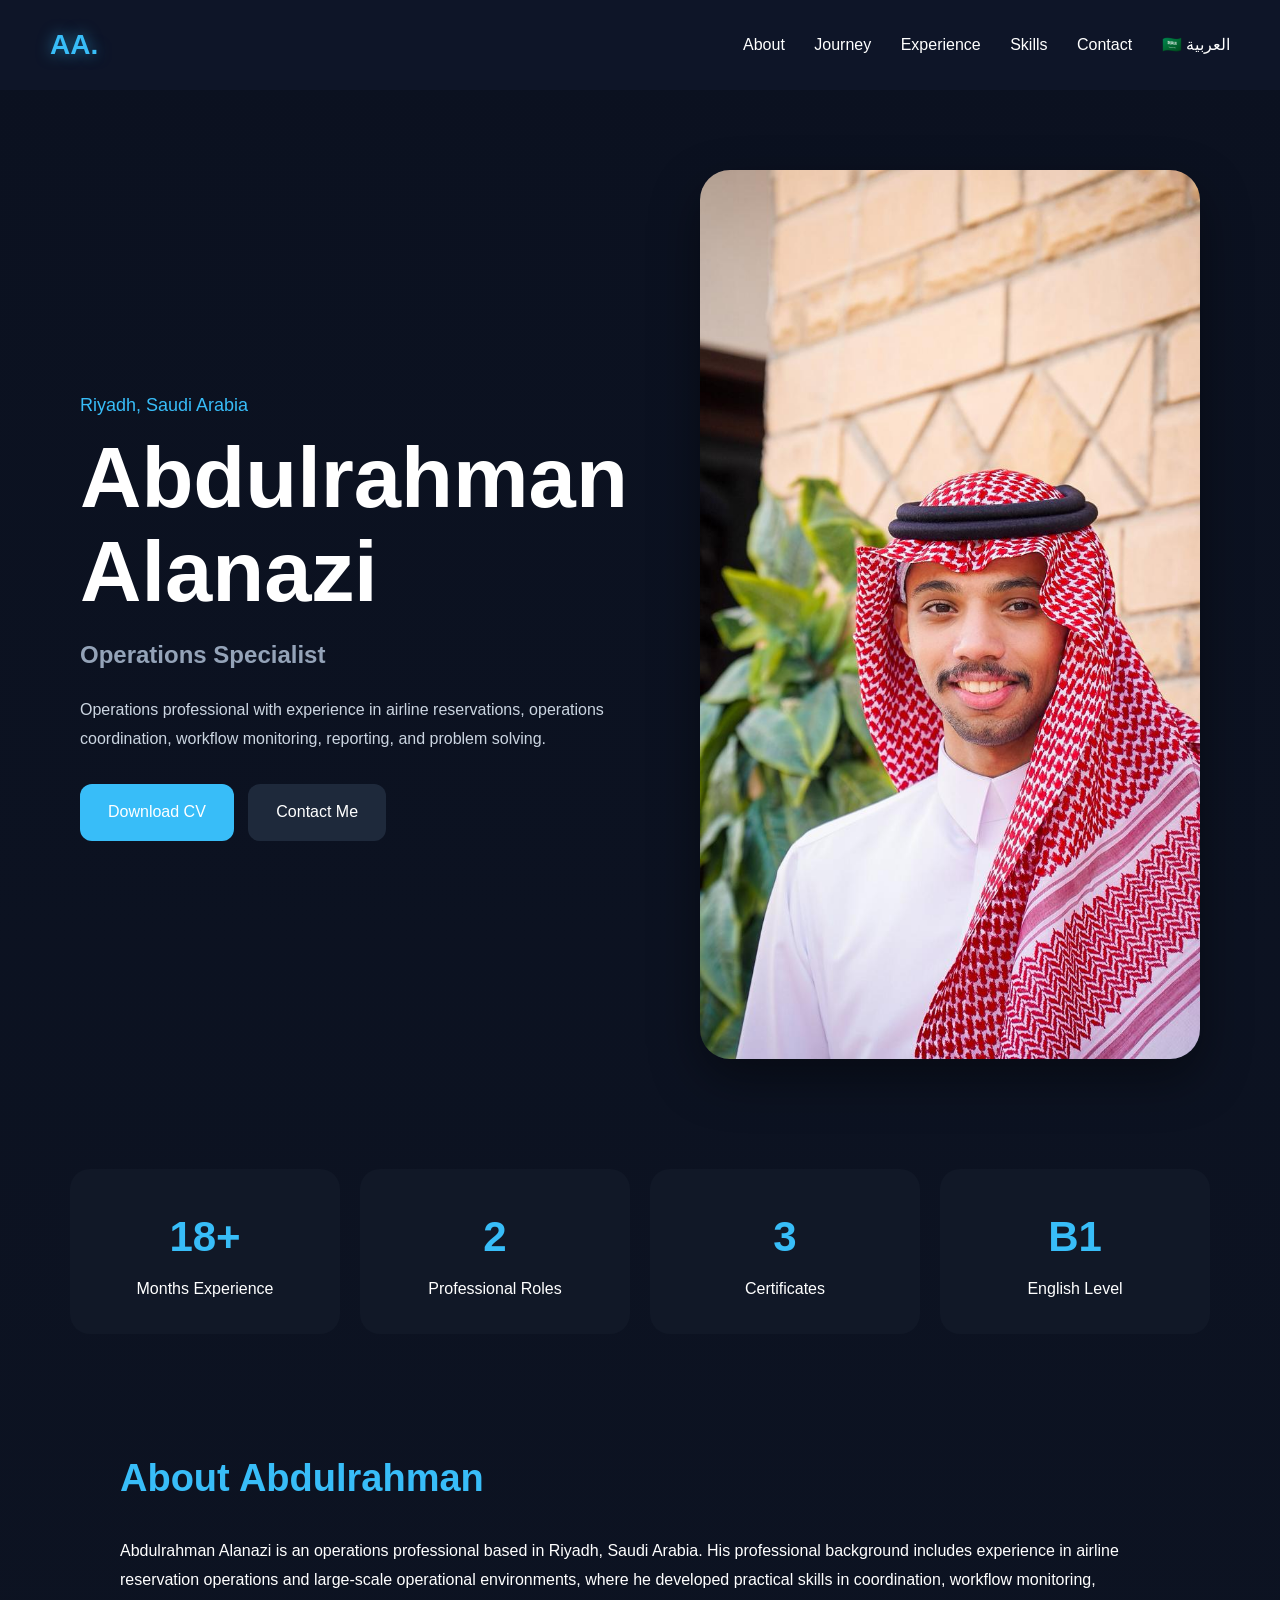
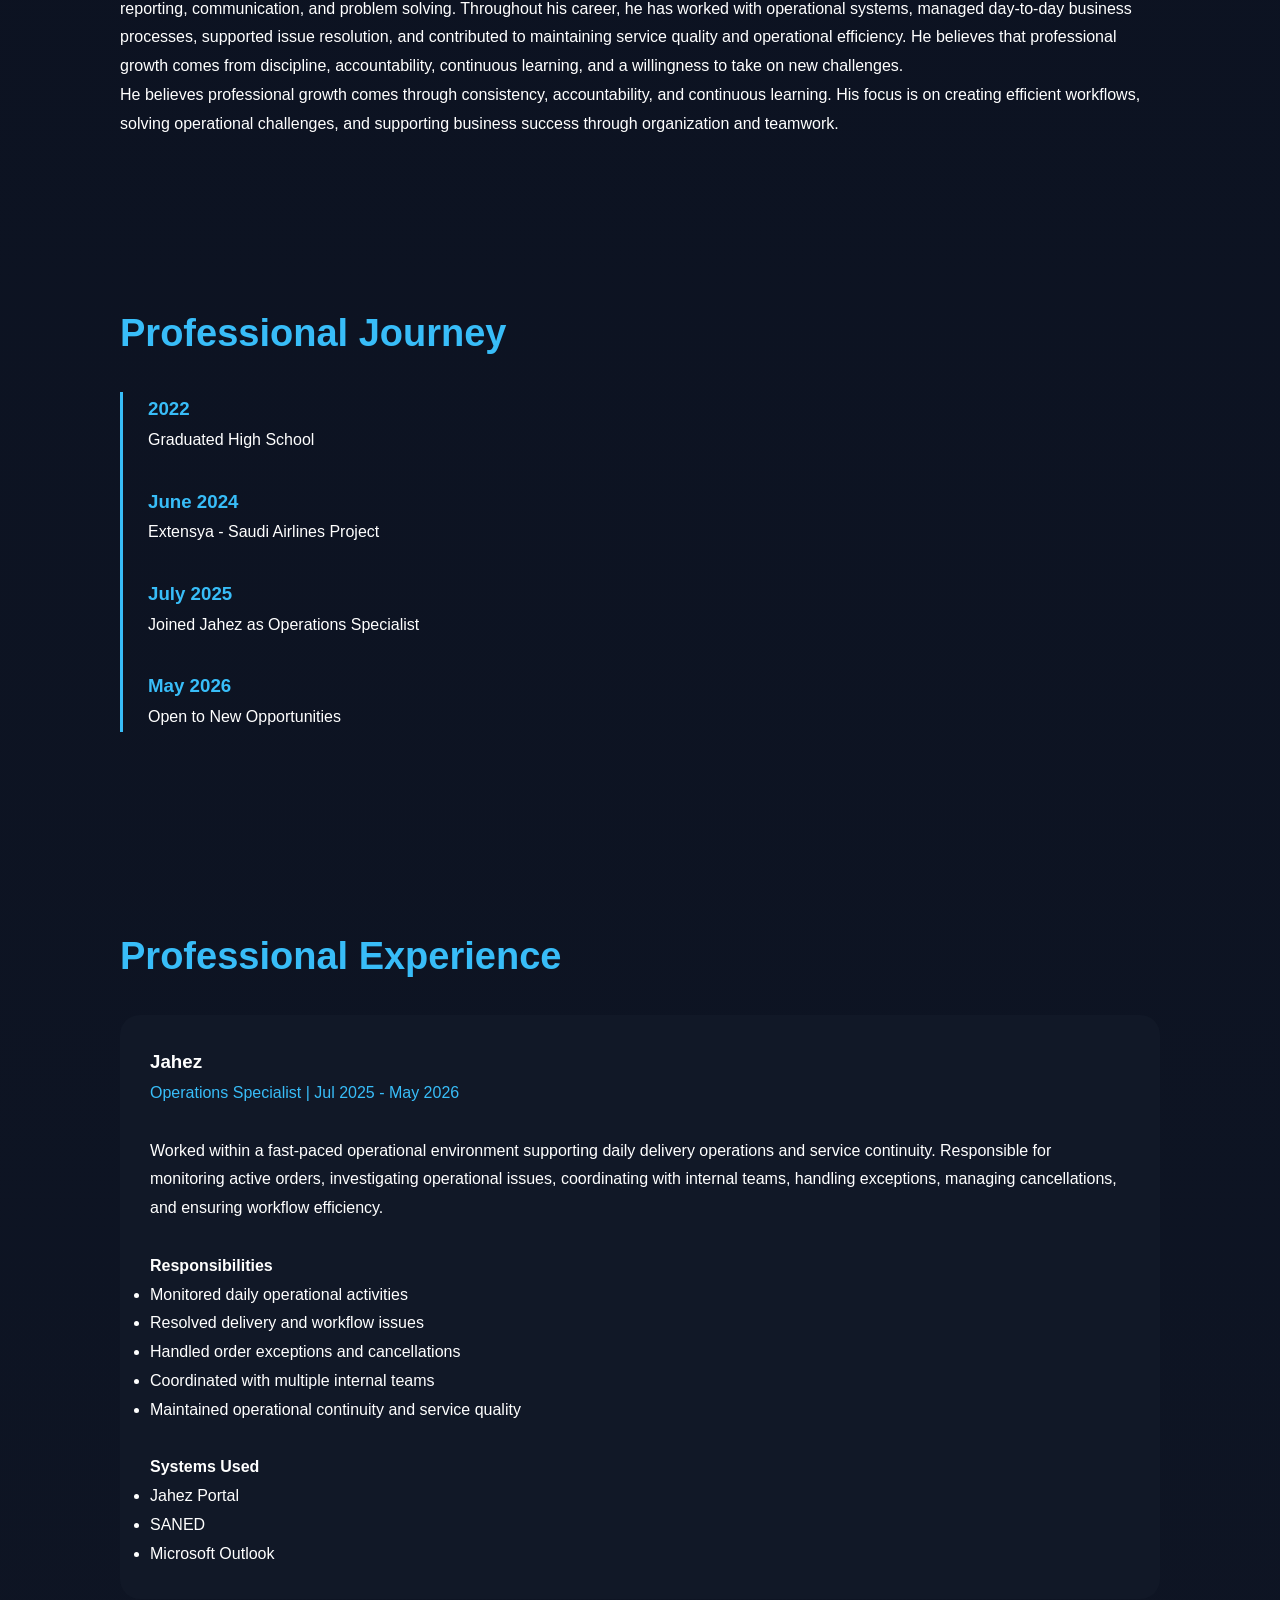
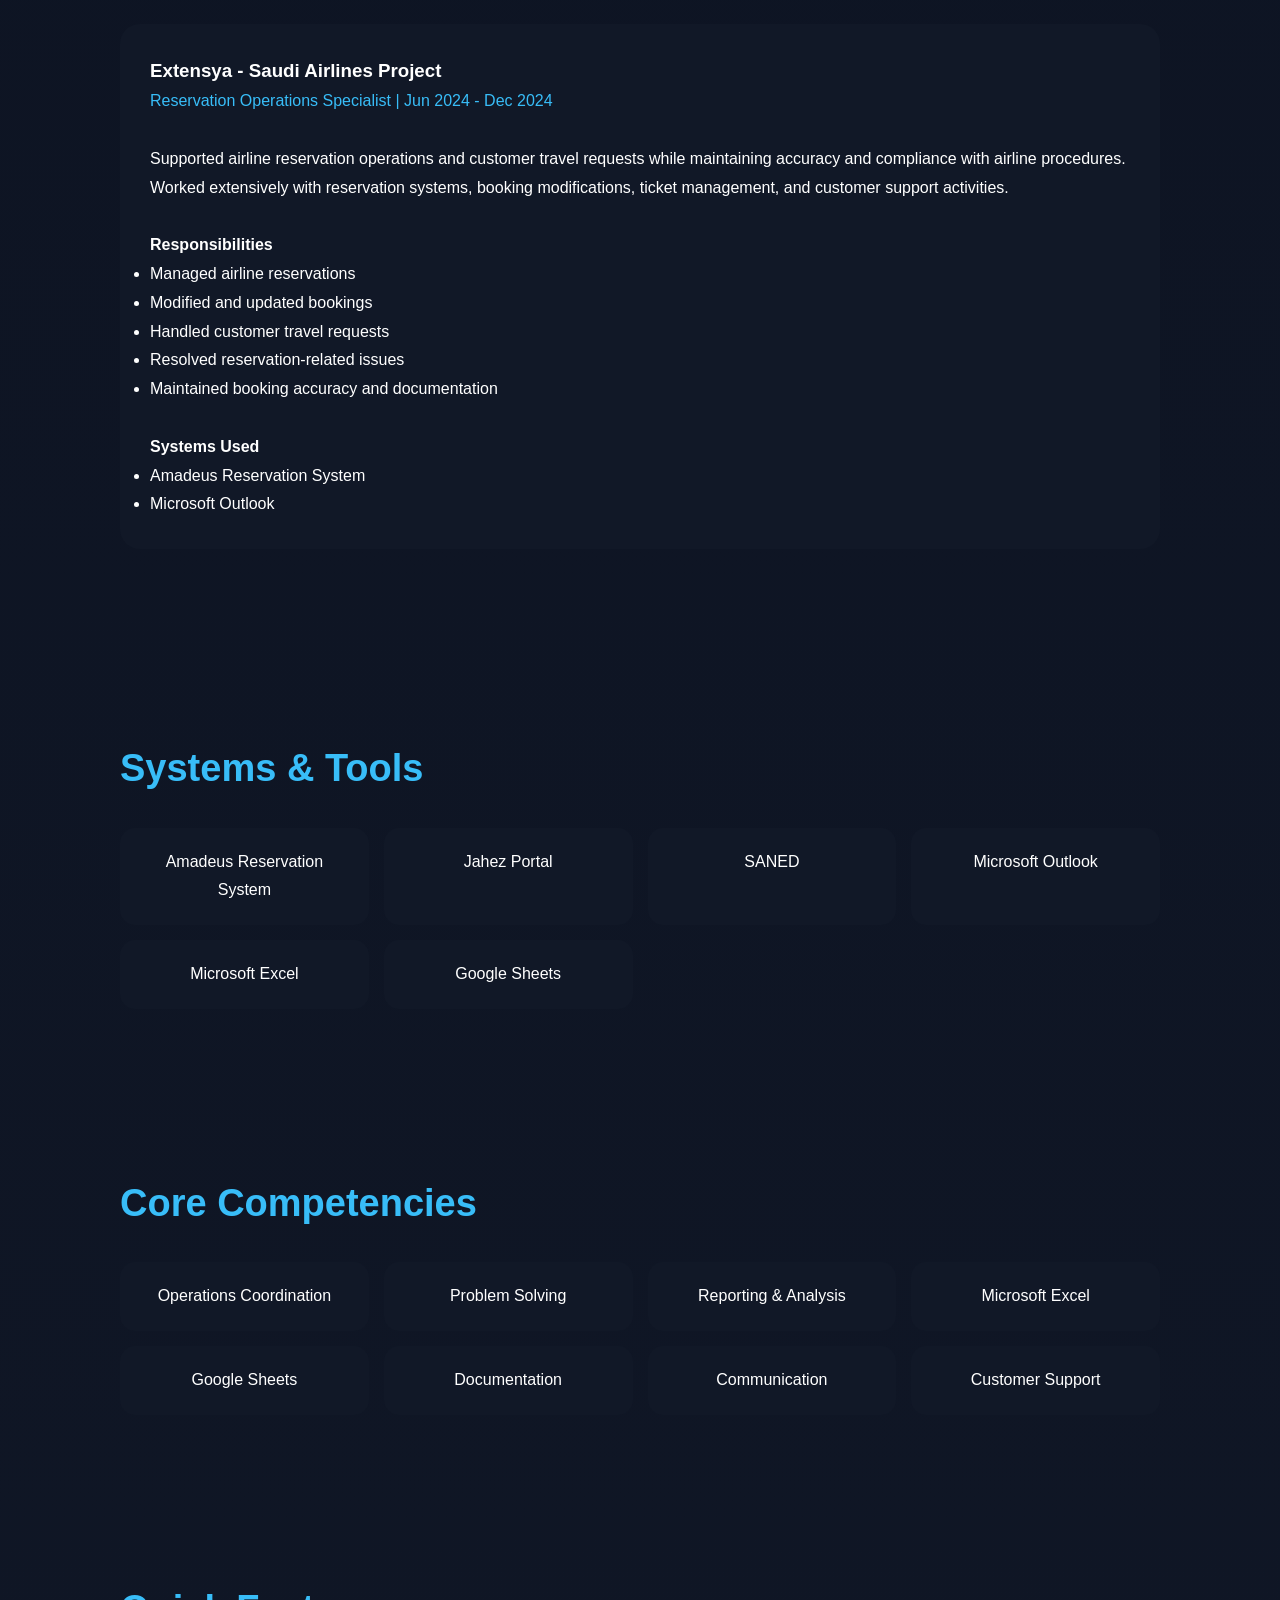
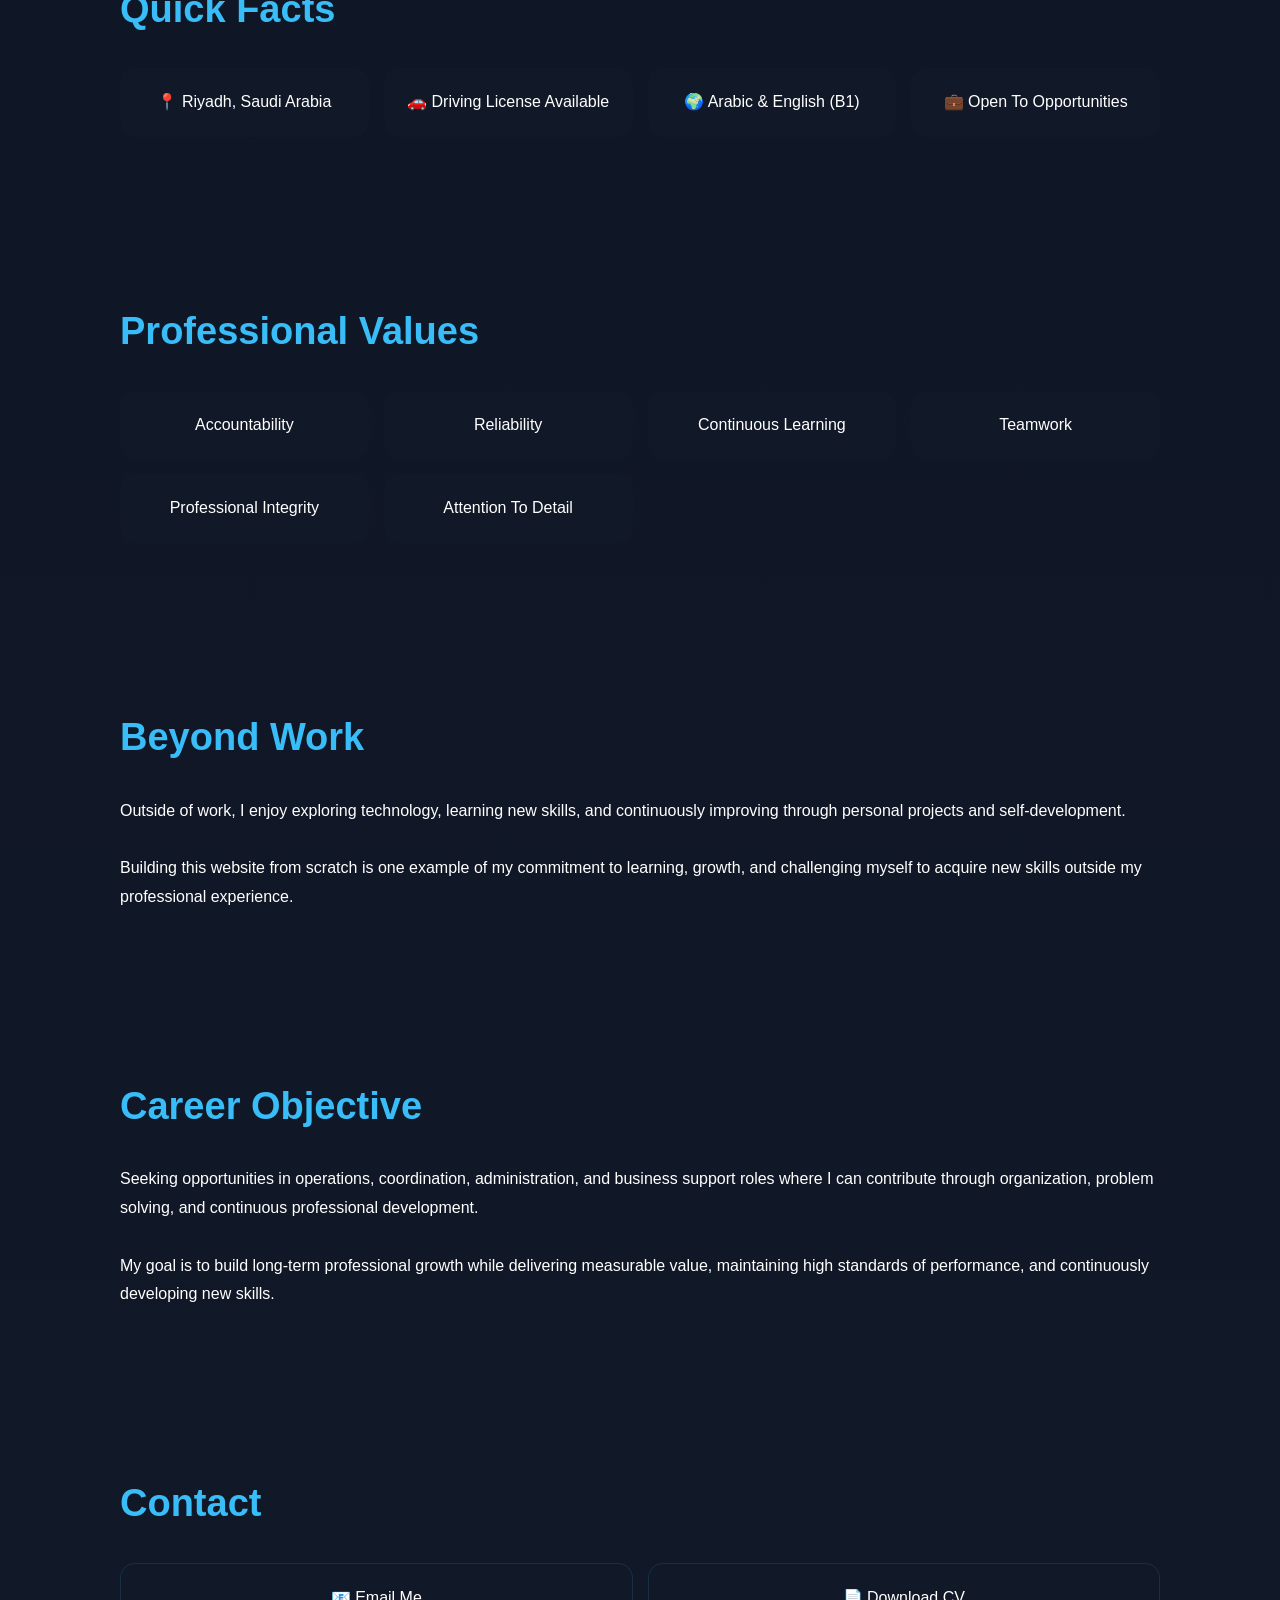
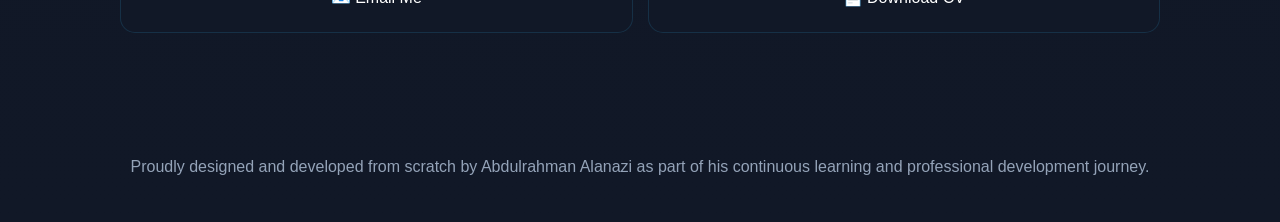
==== index.html @ 2370c760 "First portfolio upload" ====
<!DOCTYPE html>
<html lang="en">

<head>

    <meta charset="UTF-8">

    <meta name="viewport" content="width=device-width, initial-scale=1.0">

    <title>Abdulrahman Alanazi</title>

    <link rel="stylesheet" href="AA_style_v4.css">

</head>

<body>

    <nav class="navbar">

        <div class="logo">
            AA.
        </div>

        <div class="nav-links">

    <a href="#about">About</a>

    <a href="#journey">Journey</a>

    <a href="#experience">Experience</a>

    <a href="#skills">Skills</a>

    <a href="#contact">Contact</a>

    <a href="arabic.html">🇸🇦 العربية</a>

</div>

    </nav>

    <section class="hero">

        <div class="hero-left">

            <p class="location">
                Riyadh, Saudi Arabia
            </p>

            <h1>
                Abdulrahman Alanazi
            </h1>

            <h2>
                Operations Specialist
            </h2>

            <p class="hero-description">

                Operations professional with experience in airline reservations,
                operations coordination, workflow monitoring, reporting,
                and problem solving.


            </p>

            <div class="hero-buttons">

                <a href="Abdulrahman_CV.pdf" class="btn">
                    Download CV
                </a>

                <a href="mailto:Abdulrahmandf1155@gmail.com" class="btn btn-secondary">
                    Contact Me
                </a>

            </div>

        </div>

        <div class="hero-right">

            <img src="myphoto.jpeg" alt="Abdulrahman">

        </div>

    </section>

    <section class="highlights">

        <div class="stat-card">
            <h3>18+</h3>
            <p>Months Experience</p>
        </div>

        <div class="stat-card">
            <h3>2</h3>
            <p>Professional Roles</p>
        </div>

        <div class="stat-card">
            <h3>3</h3>
            <p>Certificates</p>
        </div>

        <div class="stat-card">
            <h3>B1</h3>
            <p>English Level</p>
        </div>

    </section>

    <section id="about" class="content-section">

        <h2>About Abdulrahman</h2>

        <p>

            <p>

Abdulrahman Alanazi is an operations professional based in Riyadh, Saudi Arabia.

His professional background includes experience in airline reservation operations and large-scale operational environments, where he developed practical skills in coordination, workflow monitoring, reporting, communication, and problem solving.
Throughout his career, he has worked with operational systems, managed day-to-day business processes, supported issue resolution, and contributed to maintaining service quality and operational efficiency.
He believes that professional growth comes from discipline, accountability, continuous learning, and a willingness to take on new challenges.

</p>

        </p>

        <p>

            He believes professional growth comes through consistency,
            accountability, and continuous learning. His focus is on creating
            efficient workflows, solving operational challenges, and supporting
            business success through organization and teamwork.

        </p>

    </section>

    <section id="journey" class="content-section">

        <h2>Professional Journey</h2>

        <div class="timeline">

            <div class="timeline-item">
                <h3>2022</h3>
                <p>Graduated High School</p>
            </div>

            <div class="timeline-item">
                <h3>June 2024</h3>
                <p>Extensya - Saudi Airlines Project</p>
            </div>

            <div class="timeline-item">
                <h3>July 2025</h3>
                <p>Joined Jahez as Operations Specialist</p>
            </div>

            <div class="timeline-item">
                <h3>May 2026</h3>
                <p>Open to New Opportunities</p>
            </div>

        </div>

    </section>

    <section id="experience" class="content-section">

        <h2>Professional Experience</h2>

        <div class="experience-card">

            

    <h3>Jahez</h3>

    <span>
        Operations Specialist | Jul 2025 - May 2026
    </span>

    <br><br>

    <p>

        Worked within a fast-paced operational environment supporting daily delivery operations and service continuity.

        Responsible for monitoring active orders, investigating operational issues, coordinating with internal teams, handling exceptions, managing cancellations, and ensuring workflow efficiency.

    </p>

    <br>

    <h4>Responsibilities</h4>

    <ul>

        <li>Monitored daily operational activities</li>

        <li>Resolved delivery and workflow issues</li>

        <li>Handled order exceptions and cancellations</li>

        <li>Coordinated with multiple internal teams</li>

        <li>Maintained operational continuity and service quality</li>

    </ul>

    <br>

    <h4>Systems Used</h4>

    <ul>

        <li>Jahez Portal</li>

        <li>SANED</li>

        <li>Microsoft Outlook</li>

    </ul>

</div>

        </div>

        <div class="experience-card">

            

    <h3>Extensya - Saudi Airlines Project</h3>

    <span>
        Reservation Operations Specialist | Jun 2024 - Dec 2024
    </span>

    <br><br>

    <p>

        Supported airline reservation operations and customer travel requests while maintaining accuracy and compliance with airline procedures.

        Worked extensively with reservation systems, booking modifications, ticket management, and customer support activities.

    </p>

    <br>

    <h4>Responsibilities</h4>

    <ul>

        <li>Managed airline reservations</li>

        <li>Modified and updated bookings</li>

        <li>Handled customer travel requests</li>

        <li>Resolved reservation-related issues</li>

        <li>Maintained booking accuracy and documentation</li>

    </ul>

    <br>

    <h4>Systems Used</h4>

    <ul>

        <li>Amadeus Reservation System</li>

        <li>Microsoft Outlook</li>

    </ul>

</div>

        </div>

    </section>
<section class="content-section">

    <h2>Systems & Tools</h2>

    <div class="skills-grid">

        <div>Amadeus Reservation System</div>

        <div>Jahez Portal</div>

        <div>SANED</div>

        <div>Microsoft Outlook</div>

        <div>Microsoft Excel</div>

        <div>Google Sheets</div>

    </div>

</section>
    <section id="skills" class="content-section">

        <h2>Core Competencies</h2>

        <div class="skills-grid">

            <div>Operations Coordination</div>

            <div>Problem Solving</div>

            <div>Reporting & Analysis</div>

            <div>Microsoft Excel</div>

            <div>Google Sheets</div>

            <div>Documentation</div>

            <div>Communication</div>

            <div>Customer Support</div>

        </div>

    </section>

    <section class="content-section">

    <h2>Quick Facts</h2>

    <div class="skills-grid">

        <div>
            📍 Riyadh, Saudi Arabia
        </div>

        <div>
            🚗 Driving License Available
        </div>

        <div>
            🌍 Arabic & English (B1)
        </div>

        <div>
            💼 Open To Opportunities
        </div>

    </div>

</section>

<section class="content-section">

    <h2>Professional Values</h2>

    <div class="skills-grid">

        <div>
            Accountability
        </div>

        <div>
            Reliability
        </div>

        <div>
            Continuous Learning
        </div>

        <div>
            Teamwork
        </div>

        <div>
            Professional Integrity
        </div>

        <div>
            Attention To Detail
        </div>

    </div>

</section>

<section class="content-section">

    <h2>Beyond Work</h2>

    <p>

        Outside of work, I enjoy exploring technology,
        learning new skills, and continuously improving
        through personal projects and self-development.

    </p>

    <br>

    <p>

        Building this website from scratch is one example
        of my commitment to learning, growth, and challenging
        myself to acquire new skills outside my professional
        experience.

    </p>
<section class="content-section">
</section>
    <h2>Career Objective</h2>

    <p>

        Seeking opportunities in operations, coordination, administration, and business support roles where I can contribute through organization, problem solving, and continuous professional development.

    </p>

    <br>

    <p>

        My goal is to build long-term professional growth while delivering measurable value, maintaining high standards of performance, and continuously developing new skills.

    </p>

</section>
</section><section id="contact" class="content-section">

    <h2>Contact</h2>

    <div class="skills-grid">

        <a href="mailto:Abdulrahmandf1155@gmail.com" class="contact-btn">
            📧 Email Me
        </a>

        <a href="Abdulrahman_CV.pdf" download class="contact-btn">
            📄 Download CV
        </a>

    </div>

</section>

</section>

    <footer>

Proudly designed and developed from scratch by Abdulrahman Alanazi as part of his continuous learning and professional development journey.
    </footer>

</body>

</html>
---- AA_style_v4.css ----
*{
    margin:0;
    padding:0;
    box-sizing:border-box;
}

html{
    scroll-behavior:smooth;
}

body{
    font-family:Segoe UI,sans-serif;
    background:#0b1120;
    color:white;
    line-height:1.8;
}

.navbar{
    position:sticky;
    top:0;
    z-index:1000;

    display:flex;
    justify-content:space-between;
    align-items:center;

    padding:20px 50px;

    background:rgba(15,23,42,0.9);

    backdrop-filter:blur(15px);
}

.logo{
    font-size:28px;
    font-weight:bold;
    color:#38bdf8;
}

.nav-links a{
    color:white;
    text-decoration:none;
    margin-left:25px;
    transition:.3s;
}

.nav-links a:hover{
    color:#38bdf8;
}

.hero{
    min-height:90vh;

    display:grid;
    grid-template-columns:1.2fr 1fr;

    align-items:center;

    gap:60px;

    padding:80px;
}

.location{
    color:#38bdf8;
    font-size:18px;
    margin-bottom:10px;
}

.hero h1{
    font-size:85px;
    line-height:1.1;
}

.hero h2{
    color:#94a3b8;
    margin-top:15px;
    margin-bottom:20px;
}

.hero-description{
    max-width:650px;
    color:#cbd5e1;
}

.hero-right{
    display:flex;
    justify-content:center;
}

.hero-right img{
    width:500px;

    border-radius:30px;

    transition:.4s;

    box-shadow:
    0 20px 50px rgba(0,0,0,.4);
}

.hero-right img:hover{
    transform:translateY(-10px);
}

.hero-buttons{
    margin-top:30px;
}

.btn{
    display:inline-block;

    padding:14px 28px;

    border-radius:12px;

    text-decoration:none;

    background:#38bdf8;

    color:white;

    margin-right:10px;

    transition:.3s;
}

.btn:hover{
    transform:translateY(-4px);
}

.btn-secondary{
    background:#1e293b;
}

.highlights{
    display:grid;

    grid-template-columns:repeat(4,1fr);

    gap:20px;

    max-width:1200px;

    margin:auto;

    padding:30px;
}

.stat-card{
    background:#111827;

    padding:30px;

    border-radius:20px;

    text-align:center;

    transition:.3s;
}

.stat-card:hover{
    transform:translateY(-8px);
}

.stat-card h3{
    color:#38bdf8;
    font-size:42px;
}

.content-section{
    max-width:1100px;

    margin:auto;

    padding:80px 30px;
}

.content-section h2{
    color:#38bdf8;

    margin-bottom:25px;

    font-size:38px;
}

.timeline{
    border-left:3px solid #38bdf8;

    padding-left:25px;
}

.timeline-item{
    margin-bottom:30px;
}

.timeline-item h3{
    color:#38bdf8;
}

.experience-card{
    background:#111827;

    padding:30px;

    border-radius:20px;

    margin-bottom:25px;

    transition:.3s;
}

.experience-card:hover{
    transform:translateY(-8px);
}

.experience-card span{
    color:#38bdf8;
}

.skills-grid{
    display:grid;

    grid-template-columns:repeat(auto-fit,minmax(220px,1fr));

    gap:15px;
}

.skills-grid div{
    background:#111827;

    padding:20px;

    border-radius:15px;

    text-align:center;

    transition:.3s;
}

.skills-grid div:hover{
    transform:translateY(-5px);
}

footer{
    text-align:center;

    padding:40px;

    color:#94a3b8;
}

@media(max-width:900px){

.hero{
    grid-template-columns:1fr;

    text-align:center;
}

.hero h1{
    font-size:50px;
}

.hero-right img{
    width:280px;
}

.highlights{
    grid-template-columns:1fr 1fr;
}

}
.tagline{

    margin-top:15px;

    color:#38bdf8;

    font-size:20px;

    font-weight:600;

}
.fade-up{

    opacity:0;

    transform:translateY(40px);

    animation:fadeUp 1s ease forwards;

}

@keyframes fadeUp{

    from{

        opacity:0;
        transform:translateY(40px);

    }

    to{

        opacity:1;
        transform:translateY(0);

    }

}

.hero{
    animation:fadeUp 1s ease;
}

.content-section{
    animation:fadeUp 1s ease;
}

.experience-card{
    animation:fadeUp 1s ease;
}

.stat-card{
    animation:fadeUp 1s ease;
}
body{background:
linear-gradient(
180deg,
#0b1120,
#111827
);
.logo{

    text-shadow:
    0 0 15px rgba(56,189,248,.6);

}
.email-link{

    color:#38bdf8;

    text-decoration:none;

    font-size:22px;

    font-weight:600;

    transition:.3s;

}

.email-link:hover{

    color:white;

    text-shadow:
    0 0 15px rgba(56,189,248,.8);

}
.contact-btn{

    background:#111827;

    padding:20px;

    border-radius:15px;

    text-decoration:none;

    color:white;

    text-align:center;

    border:1px solid rgba(56,189,248,.15);

    transition:.3s;

    display:block;

}

.contact-btn:hover{

    transform:translateY(-5px);

    border-color:#38bdf8;

    color:#38bdf8;

}
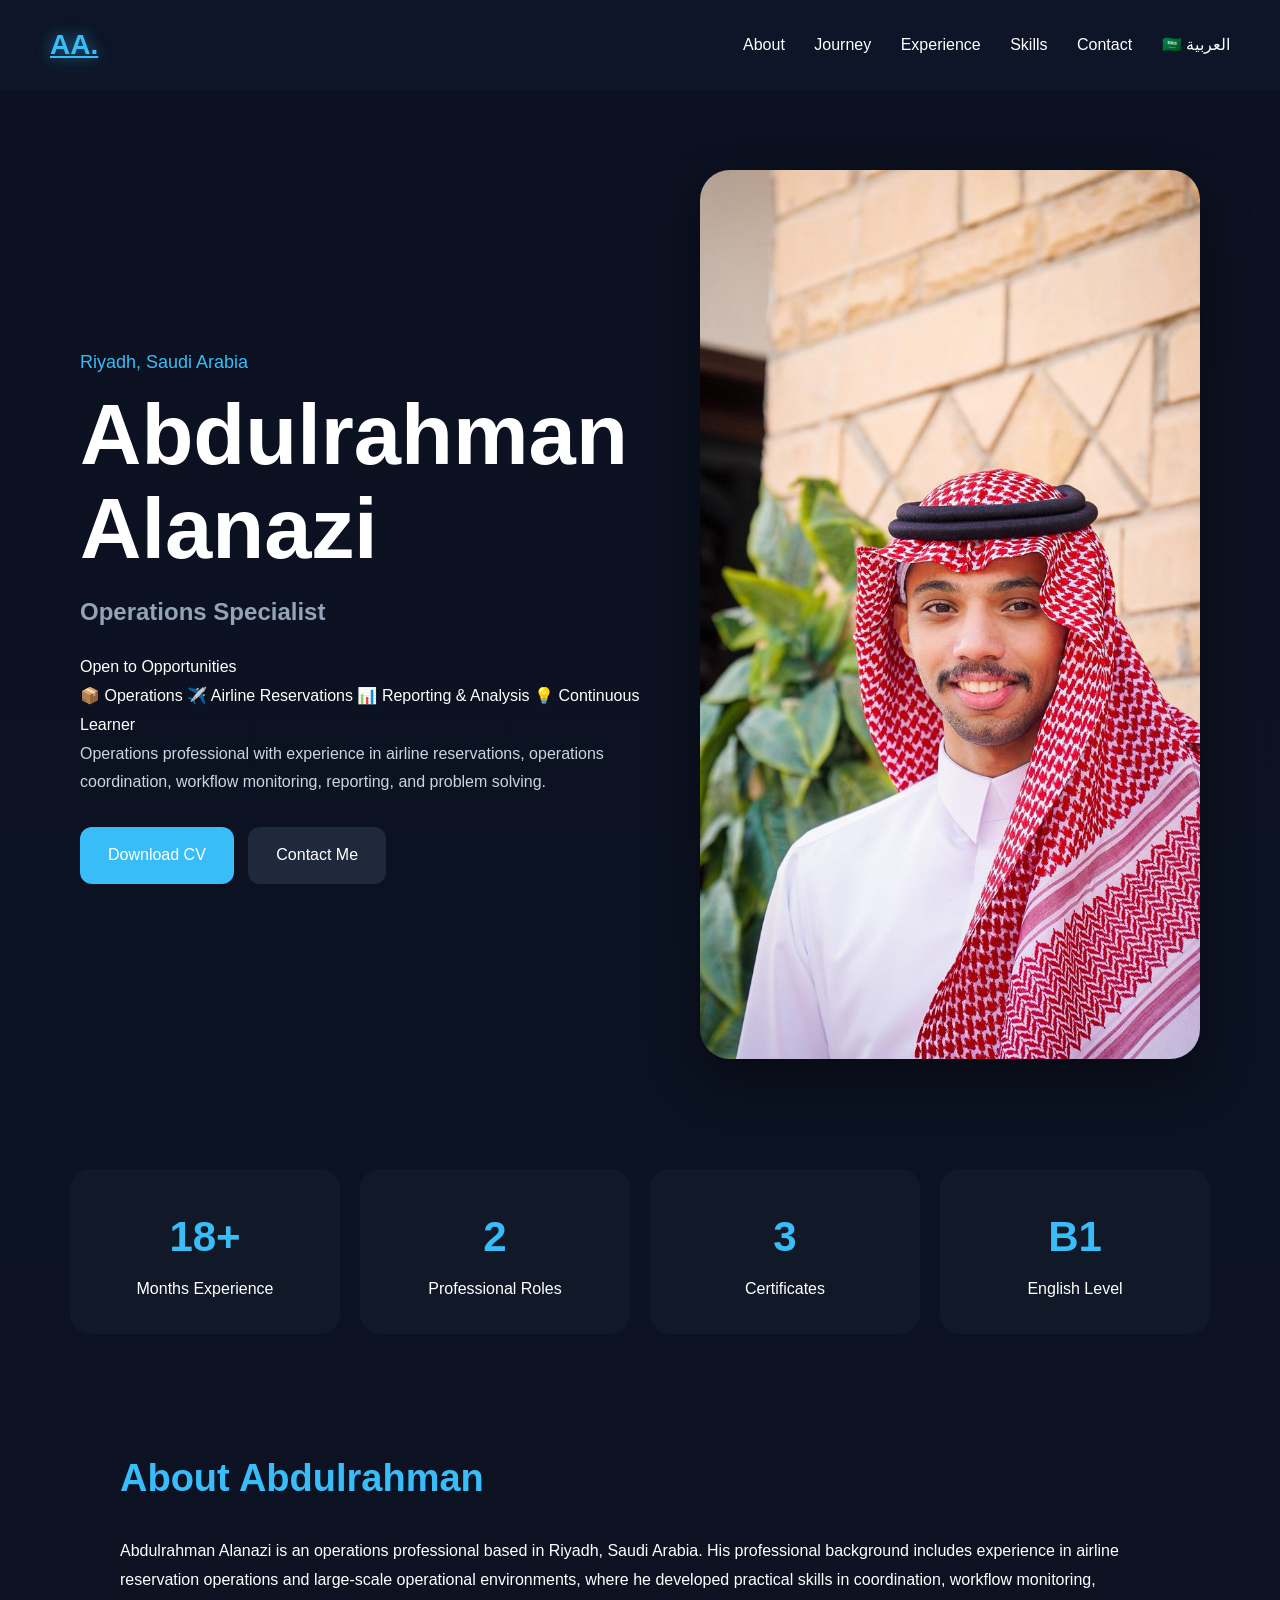
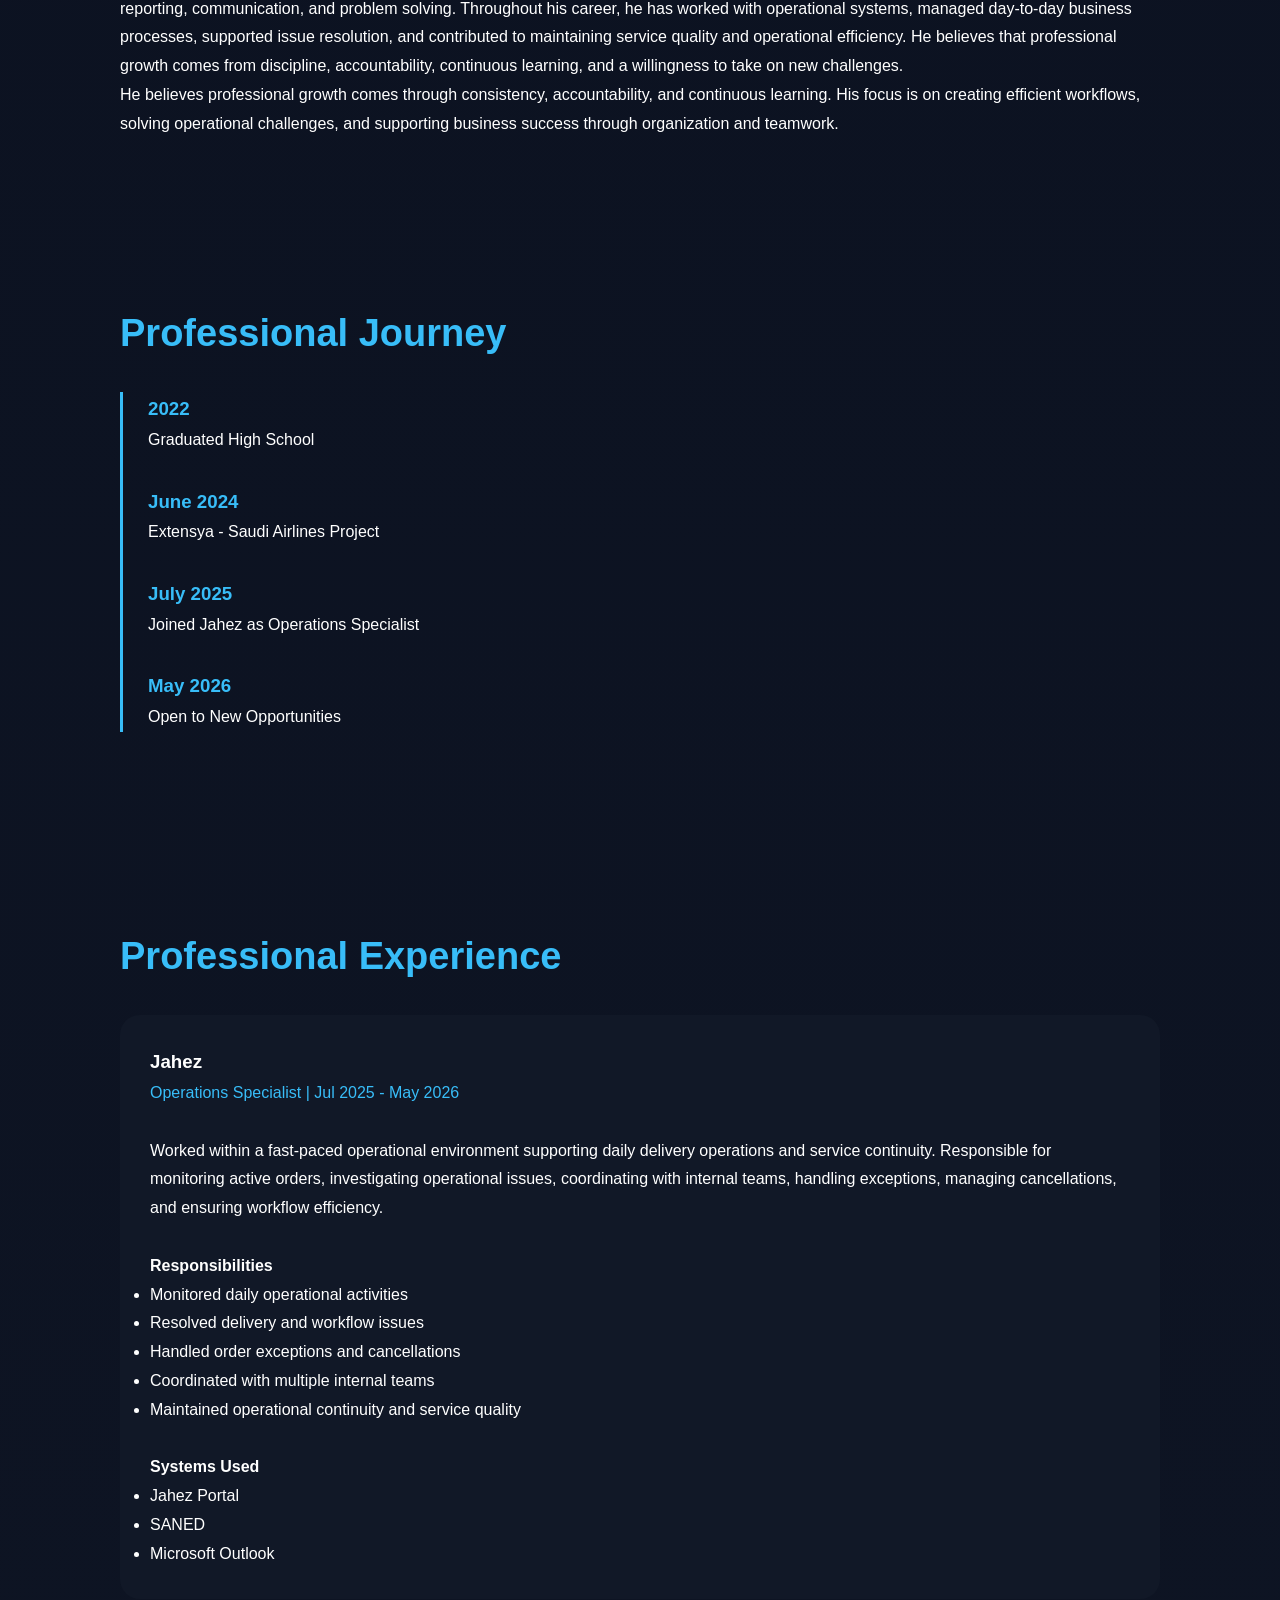
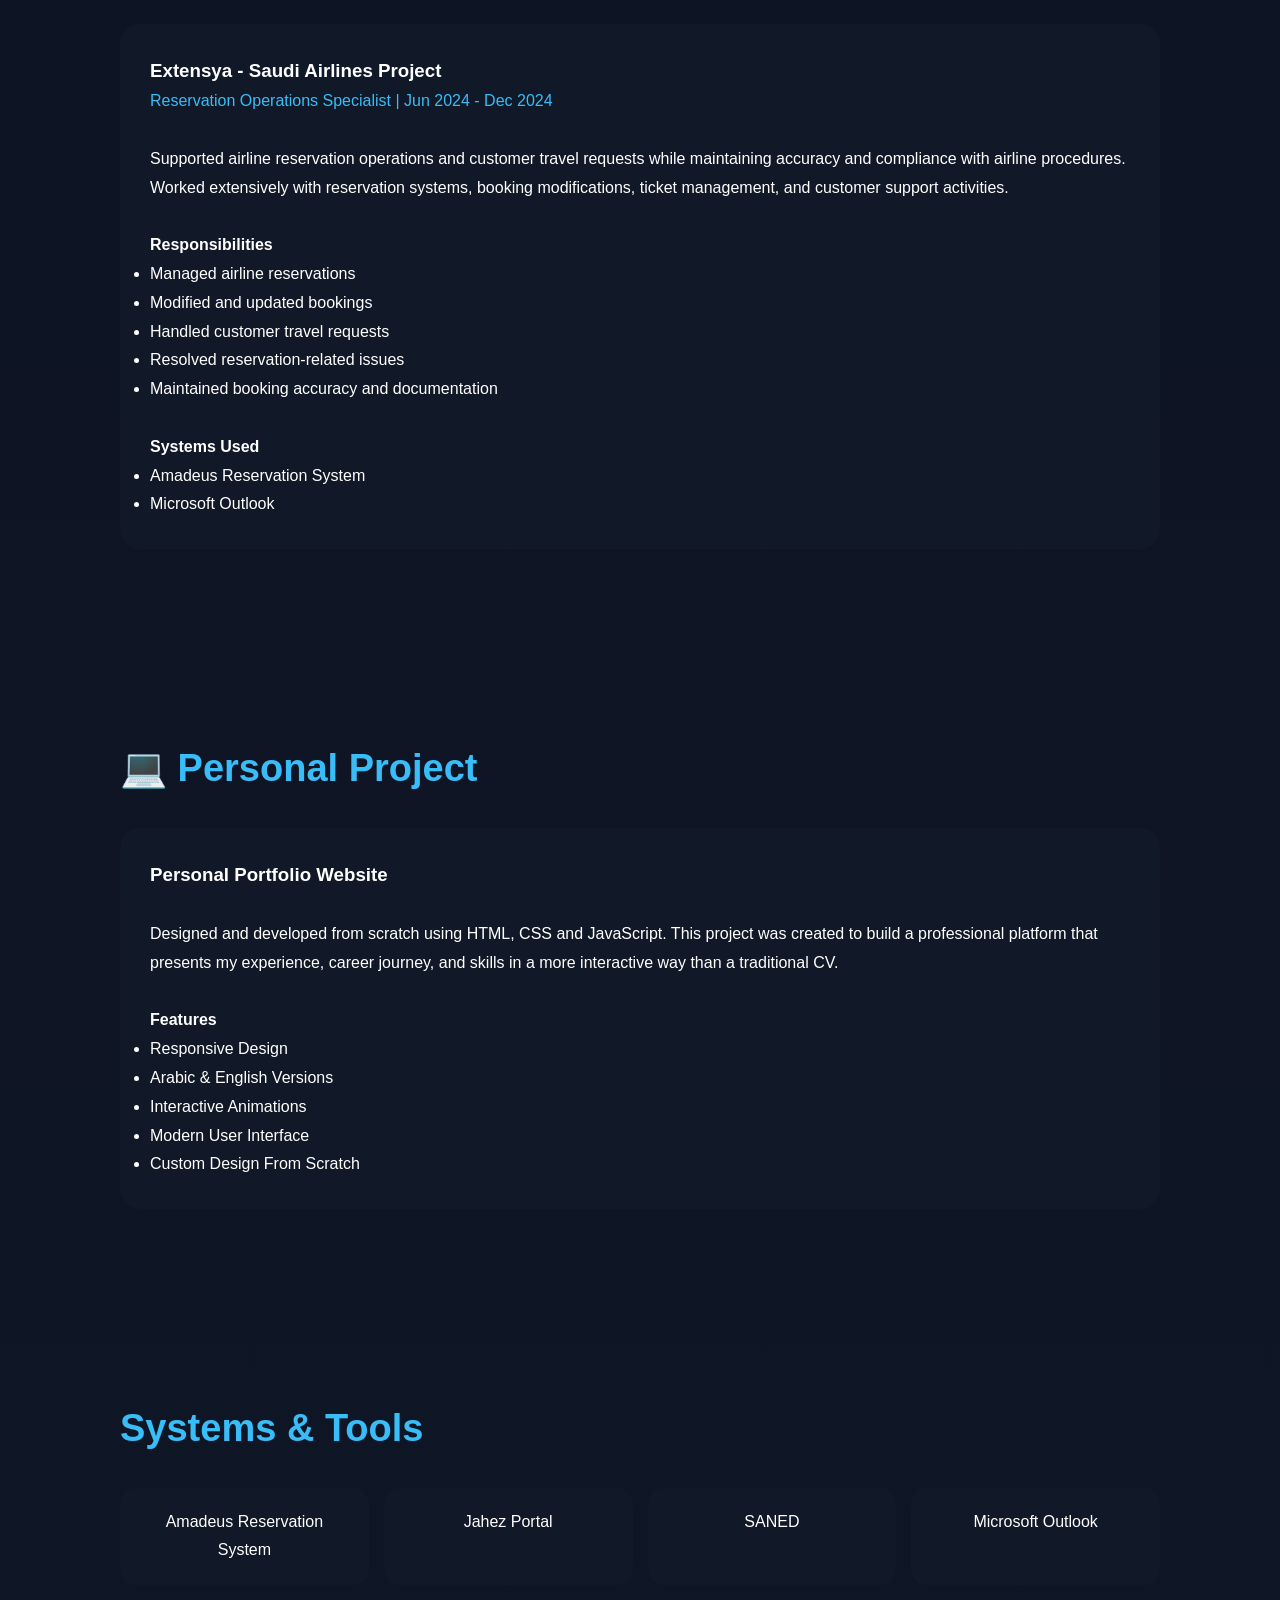
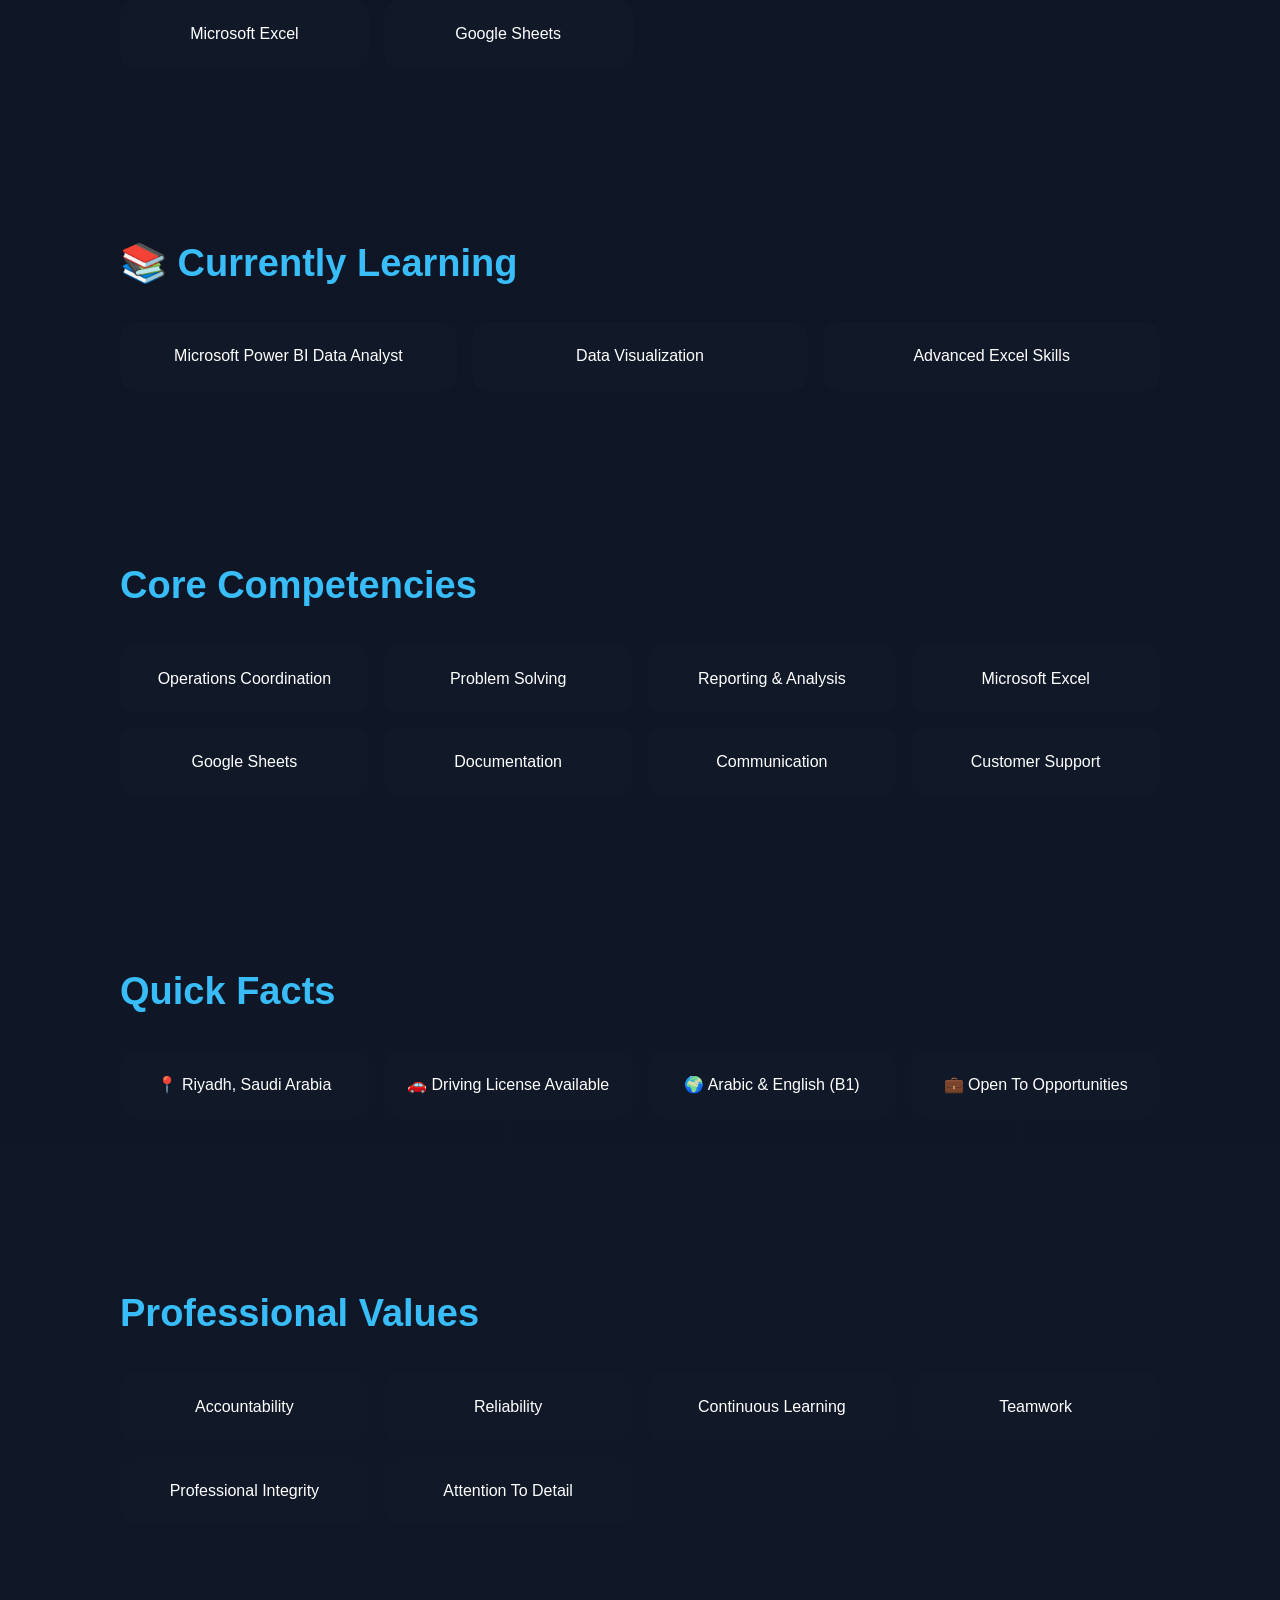
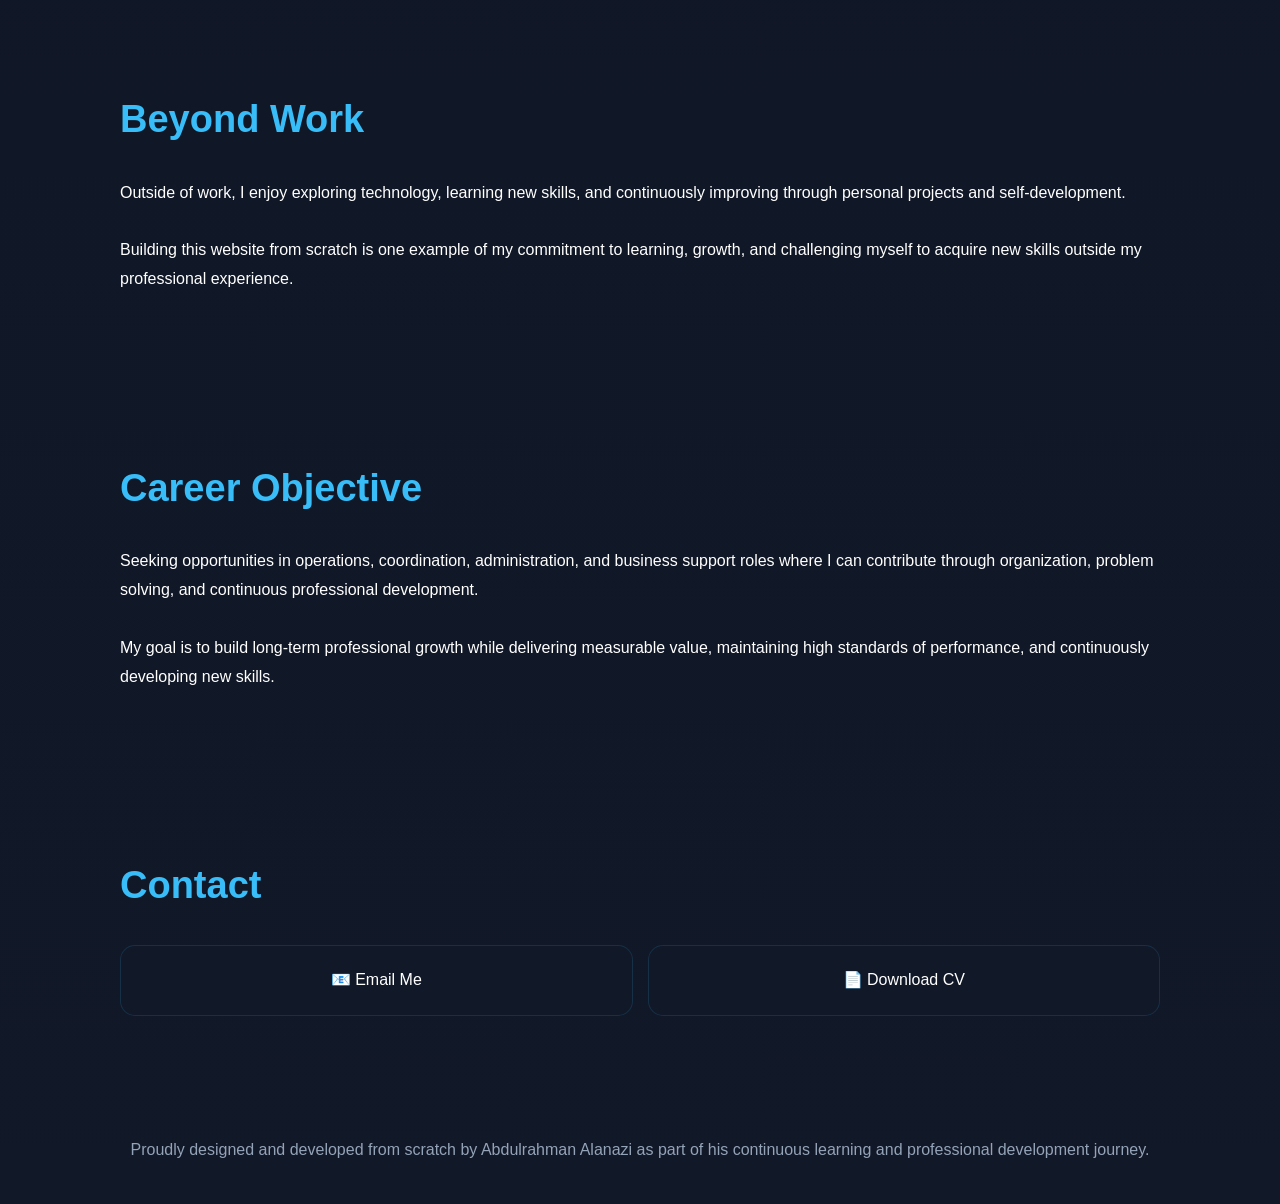
==== commit 9ee3c5ce: "Update index.html" ====
--- a/index.html
+++ b/index.html
@@ -3,23 +3,32 @@
 
 <head>
 
+
     <meta charset="UTF-8">
 
     <meta name="viewport" content="width=device-width, initial-scale=1.0">
 
     <title>Abdulrahman Alanazi</title>
 
+<link rel="icon" type="image/png" href="favicon.png">
+
     <link rel="stylesheet" href="AA_style_v4.css">
 
+    <script src="https://cdn.counter.dev/script.js" data-id="e667f343-c43a-4a04-bcc8-29028c6f5f17" data-utcoffset="3"></script>
+
 </head>
 
 <body>
 
+<div id="top"></div>
+
+<div id="progress-bar"></div>
+
     <nav class="navbar">
 
-        <div class="logo">
-            AA.
-        </div>
+        <a href="#top" class="logo">
+    AA.
+</a>
 
         <div class="nav-links">
 
@@ -54,6 +63,22 @@
             <h2>
                 Operations Specialist
             </h2>
+<div class="status-badge">
+
+ Open to Opportunities
+
+</div>
+<div class="badges">
+
+<span>📦 Operations</span>
+
+<span>✈️ Airline Reservations</span>
+
+<span>📊 Reporting & Analysis</span>
+
+<span>💡 Continuous Learner</span>
+
+</div>
 
             <p class="hero-description">
 
@@ -89,18 +114,17 @@
     <section class="highlights">
 
         <div class="stat-card">
-            <h3>18+</h3>
+            <h3 class="counter" data-target="18">0</h3>
             <p>Months Experience</p>
         </div>
 
         <div class="stat-card">
-            <h3>2</h3>
+<h3 class="counter" data-target="2">0</h3>
             <p>Professional Roles</p>
         </div>
 
         <div class="stat-card">
-            <h3>3</h3>
-            <p>Certificates</p>
+<h3 class="counter" data-target="3">0</h3>            <p>Certificates</p>
         </div>
 
         <div class="stat-card">
@@ -110,7 +134,7 @@
 
     </section>
 
-    <section id="about" class="content-section">
+    <section id="about" class="content-section hidden">
 
         <h2>About Abdulrahman</h2>
 
@@ -139,7 +163,7 @@
 
     </section>
 
-    <section id="journey" class="content-section">
+    <section id="journey" class="content-section hidden">
 
         <h2>Professional Journey</h2>
 
@@ -169,7 +193,7 @@
 
     </section>
 
-    <section id="experience" class="content-section">
+<section id="experience" class="content-section hidden">
 
         <h2>Professional Experience</h2>
 
@@ -284,6 +308,47 @@
         </div>
 
     </section>
+
+    <section class="content-section hidden">
+
+    <h2>💻 Personal Project</h2>
+
+    <div class="experience-card">
+
+        <h3>Personal Portfolio Website</h3>
+
+        <br>
+
+        <p>
+
+            Designed and developed from scratch using HTML, CSS and JavaScript.
+
+            This project was created to build a professional platform that presents my experience, career journey, and skills in a more interactive way than a traditional CV.
+
+        </p>
+
+        <br>
+
+        <h4>Features</h4>
+
+        <ul>
+
+            <li>Responsive Design</li>
+
+            <li>Arabic & English Versions</li>
+
+            <li>Interactive Animations</li>
+
+            <li>Modern User Interface</li>
+
+            <li>Custom Design From Scratch</li>
+
+        </ul>
+
+    </div>
+
+</section>
+
 <section class="content-section">
 
     <h2>Systems & Tools</h2>
@@ -305,7 +370,25 @@
     </div>
 
 </section>
-    <section id="skills" class="content-section">
+
+<section class="content-section hidden">
+
+    <h2>📚 Currently Learning</h2>
+
+    <div class="skills-grid">
+
+        <div>Microsoft Power BI Data Analyst</div>
+
+        <div>Data Visualization</div>
+
+        <div>Advanced Excel Skills</div>
+
+    </div>
+
+</section>
+
+
+<section id="skills" class="content-section hidden">
 
         <h2>Core Competencies</h2>
 
@@ -432,8 +515,8 @@
     </p>
 
 </section>
-</section><section id="contact" class="content-section">
-
+
+<section id="contact" class="content-section hidden">
     <h2>Contact</h2>
 
     <div class="skills-grid">
@@ -457,6 +540,202 @@
 Proudly designed and developed from scratch by Abdulrahman Alanazi as part of his continuous learning and professional development journey.
     </footer>
 
+
+
+ <script>
+
+const counters = document.querySelectorAll('.counter');
+
+let started = false;
+
+function startCounters() {
+
+    if (started) return;
+
+    started = true;
+
+    counters.forEach(counter => {
+
+        const target = +counter.dataset.target;
+
+        let current = 0;
+
+        const increment = target / 100;
+
+        function updateCounter() {
+
+            if (current < target) {
+
+                current += increment;
+
+                if (target === 18) {
+    counter.innerText = Math.ceil(current) + "+";
+} else {
+    counter.innerText = Math.ceil(current);
+}
+
+                setTimeout(updateCounter, 13);
+
+            } else {
+
+                if (target === 18) {
+    counter.innerText = target + "+";
+} else {
+    counter.innerText = target;
+}
+
+            }
+
+        }
+
+        updateCounter();
+
+    });
+
+}
+
+const highlightsSection = document.querySelector('.highlights');
+
+const observer = new IntersectionObserver(entries => {
+
+    entries.forEach(entry => {
+
+        if (entry.isIntersecting) {
+
+            startCounters();
+
+        }
+
+    });
+
+}, {
+    threshold: 0.5
+});
+
+observer.observe(highlightsSection);
+
+</script>
+
+
+
+
+<script>
+
+const hiddenElements =
+document.querySelectorAll('.hidden');
+
+const revealObserver =
+new IntersectionObserver((entries)=>{
+
+entries.forEach(entry=>{
+
+if(entry.isIntersecting){
+
+entry.target.classList.add('show');
+
+}
+
+});
+
+},{
+threshold:0.15
+});
+
+hiddenElements.forEach(el=>{
+revealObserver.observe(el);
+});
+
+</script>
+
+
+<script>
+
+window.addEventListener("scroll",()=>{
+
+const totalHeight =
+document.documentElement.scrollHeight -
+window.innerHeight;
+
+const progress =
+(window.pageYOffset / totalHeight) * 100;
+
+document.getElementById("progress-bar")
+.style.width = progress + "%";
+
+});
+
+</script>
+
+<script>
+
+const image =
+document.querySelector(".hero-right img");
+
+image.addEventListener("mousemove",(e)=>{
+
+const rect = image.getBoundingClientRect();
+
+const x =
+e.clientX - rect.left - rect.width / 2;
+
+const y =
+e.clientY - rect.top - rect.height / 2;
+
+image.style.transform =
+`translate(${x/20}px, ${y/20}px)`;
+
+});
+
+image.addEventListener("mouseleave",()=>{
+
+image.style.transform =
+"translate(0px,0px)";
+
+});
+
+</script>
+
+<script>
+
+const sections =
+document.querySelectorAll("section[id]");
+
+const navLinks =
+document.querySelectorAll(".nav-links a");
+
+window.addEventListener("scroll",()=>{
+
+let current = "";
+
+sections.forEach(section=>{
+
+const sectionTop =
+section.offsetTop - 150;
+
+if(window.pageYOffset >= sectionTop){
+
+current = section.getAttribute("id");
+
+}
+
+});
+
+navLinks.forEach(link=>{
+
+link.classList.remove("active");
+
+if(
+link.getAttribute("href") === "#" + current
+){
+link.classList.add("active");
+}
+
+});
+
+});
+
+</script>
+
 </body>
 
-</html>+</html>
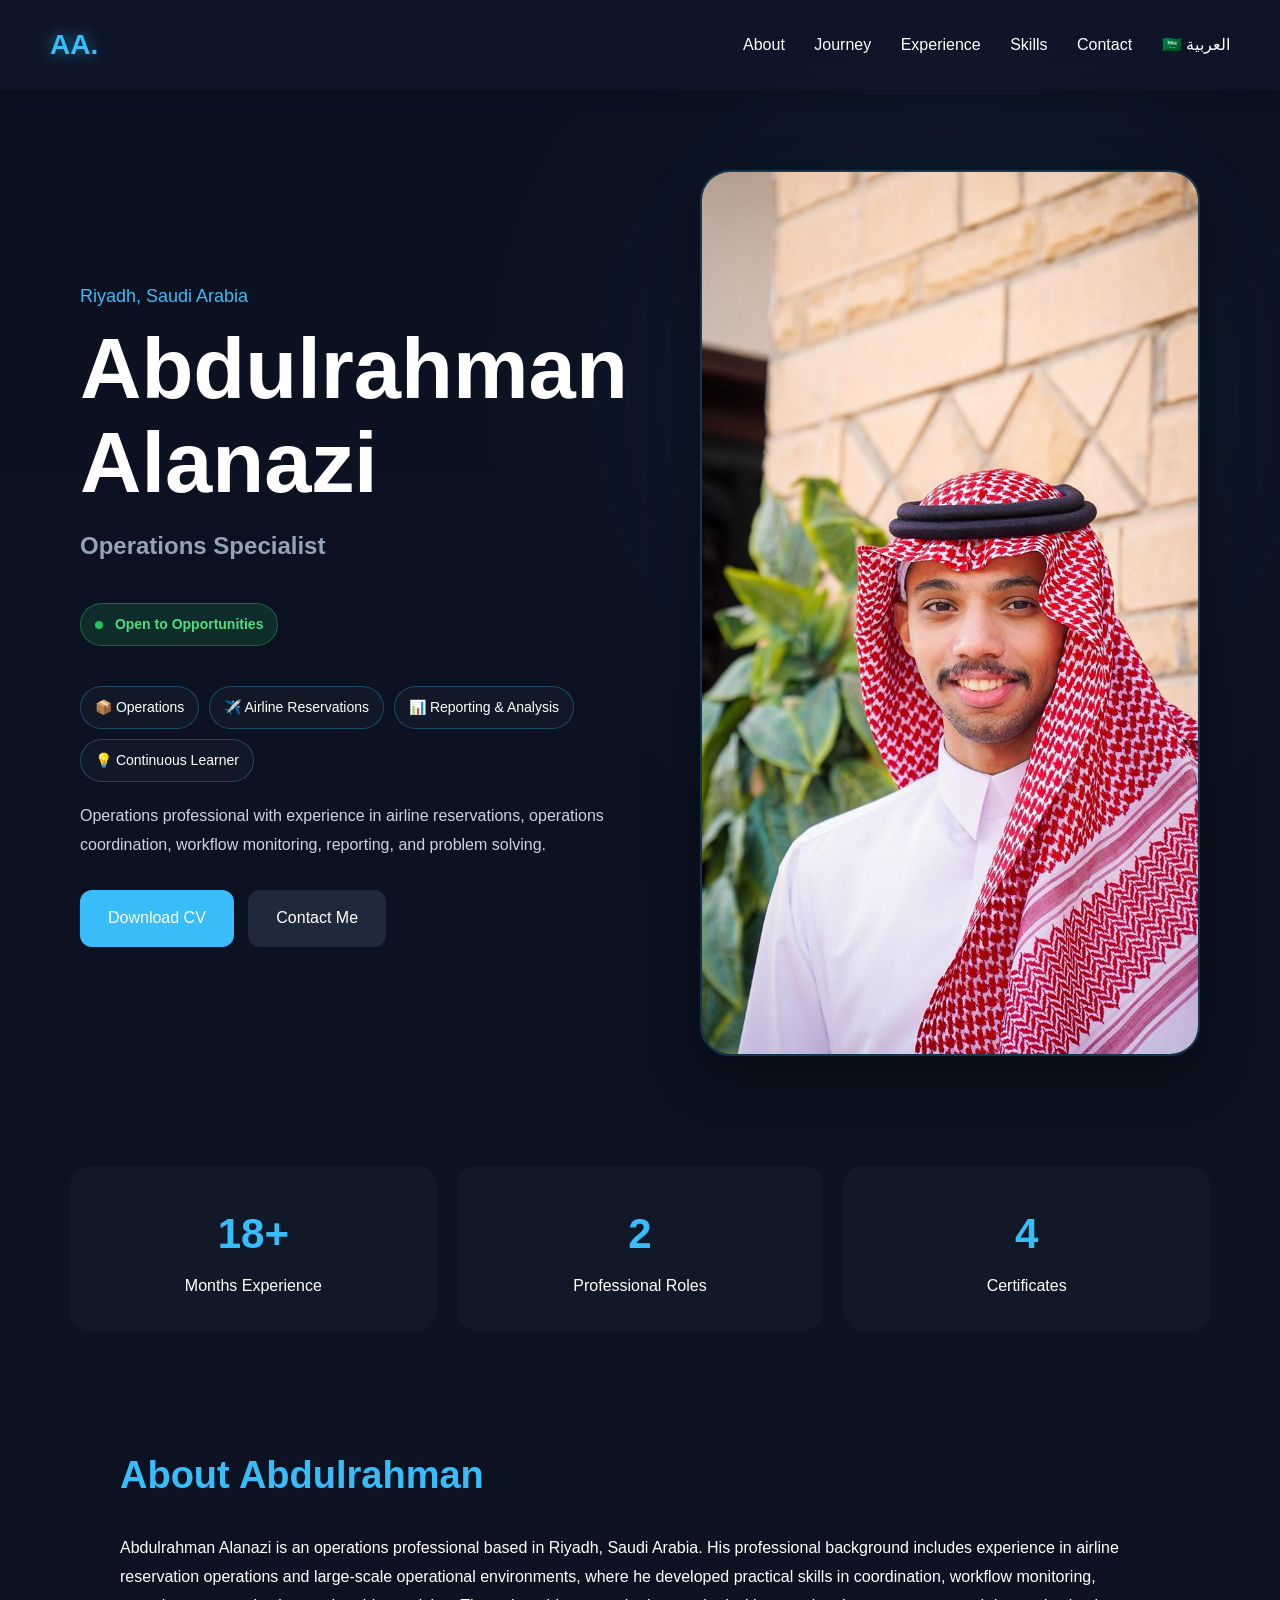
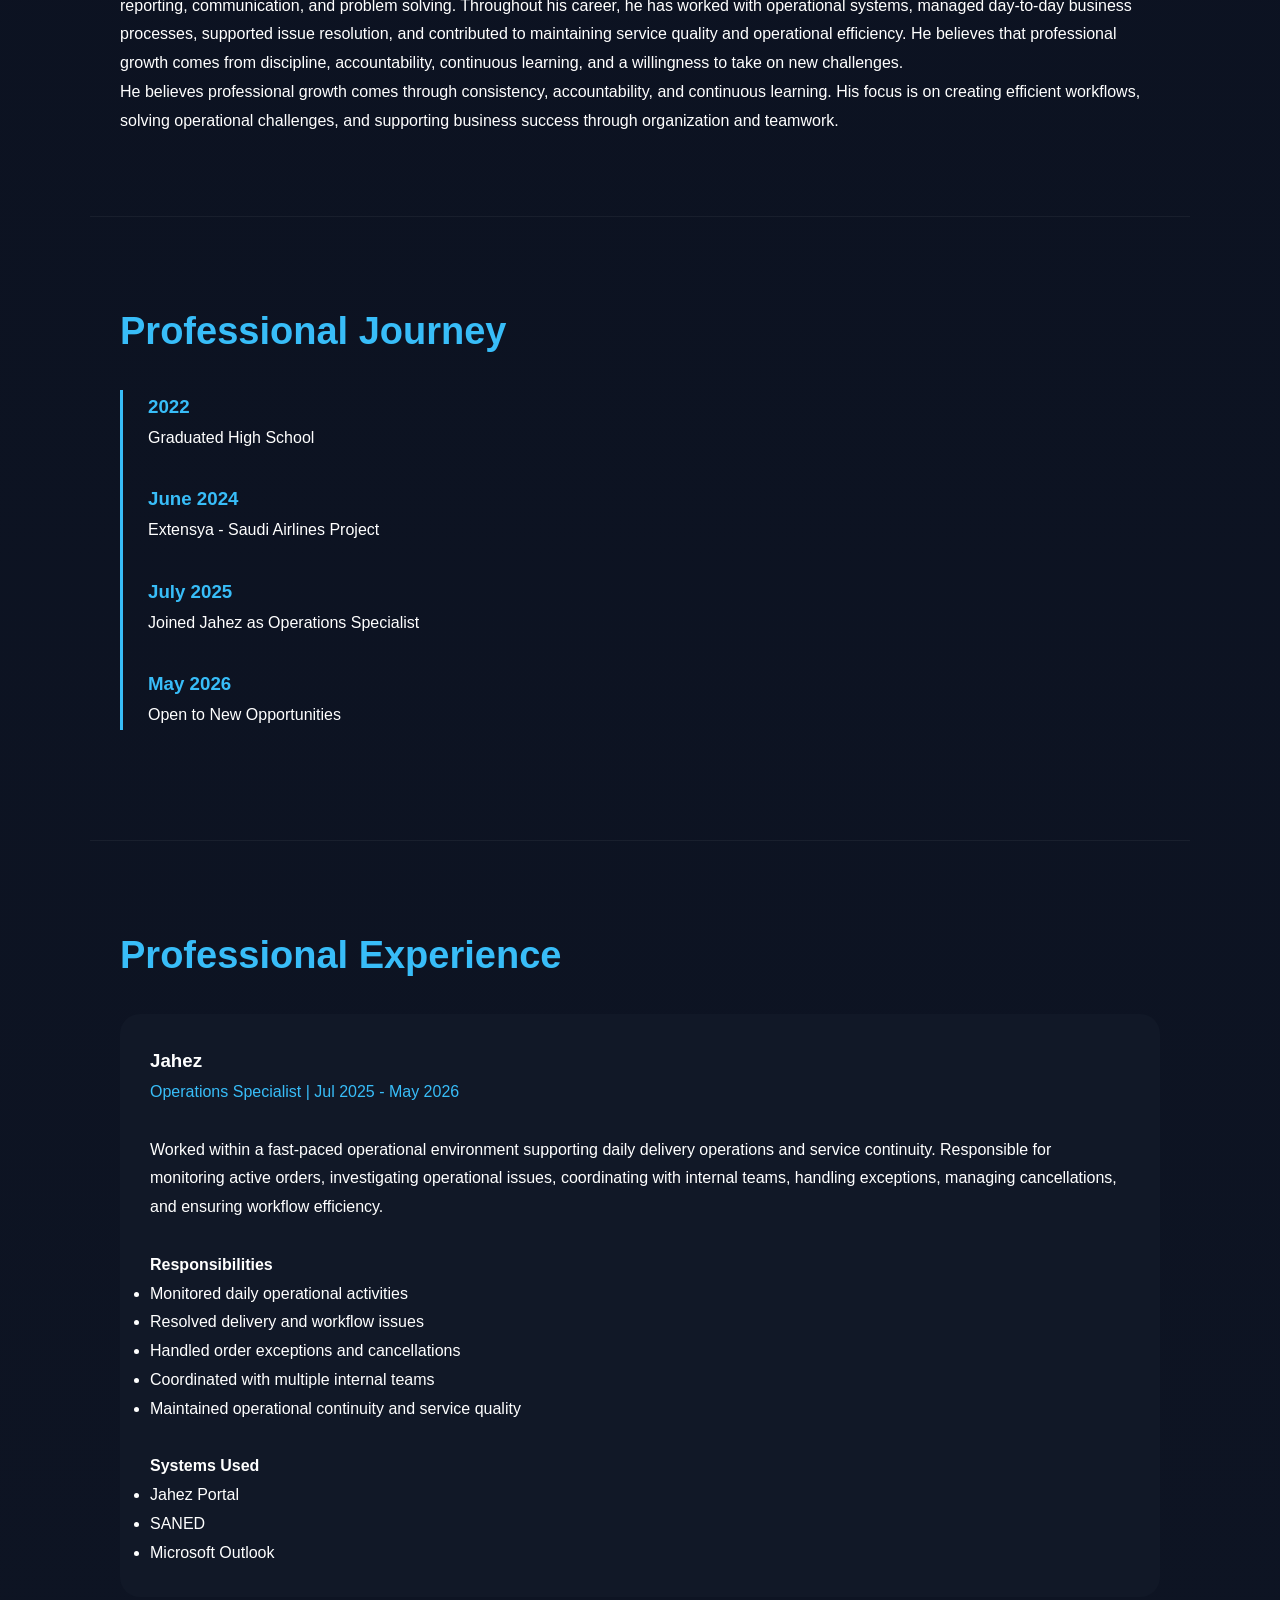
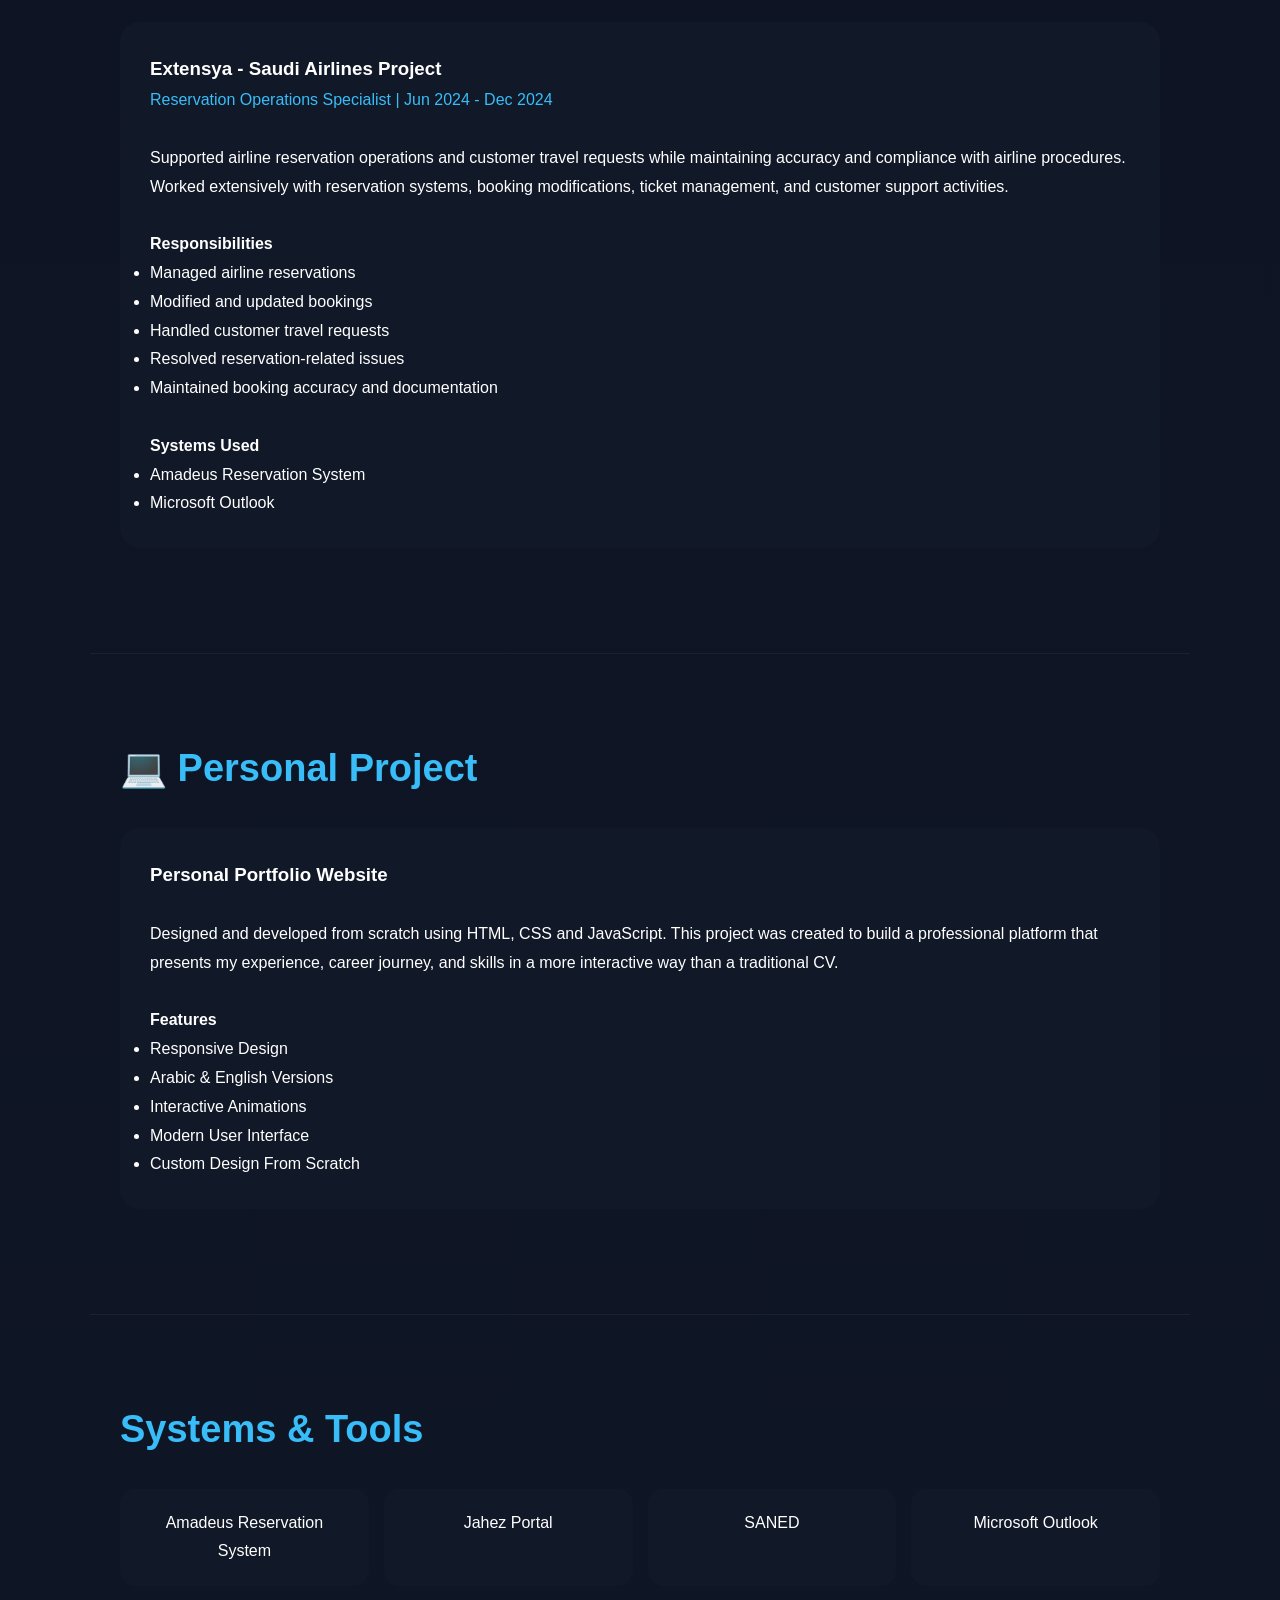
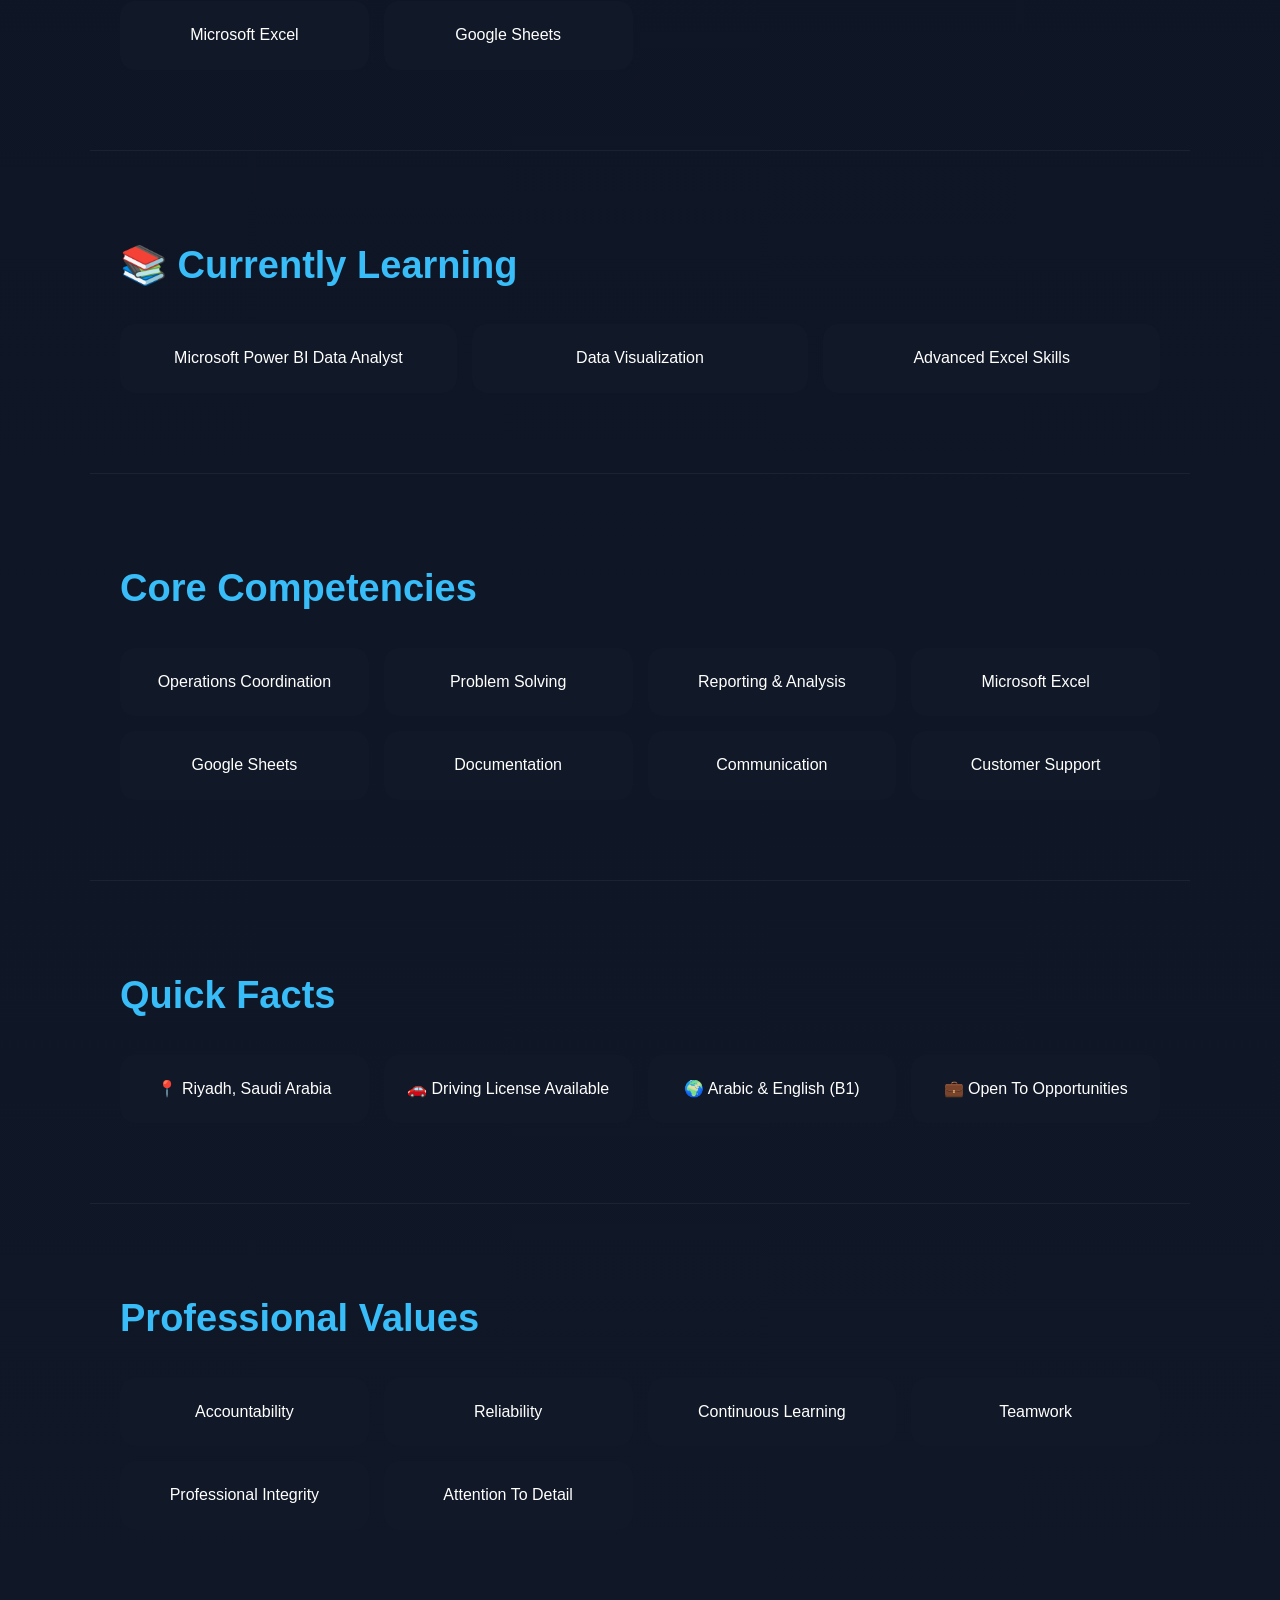
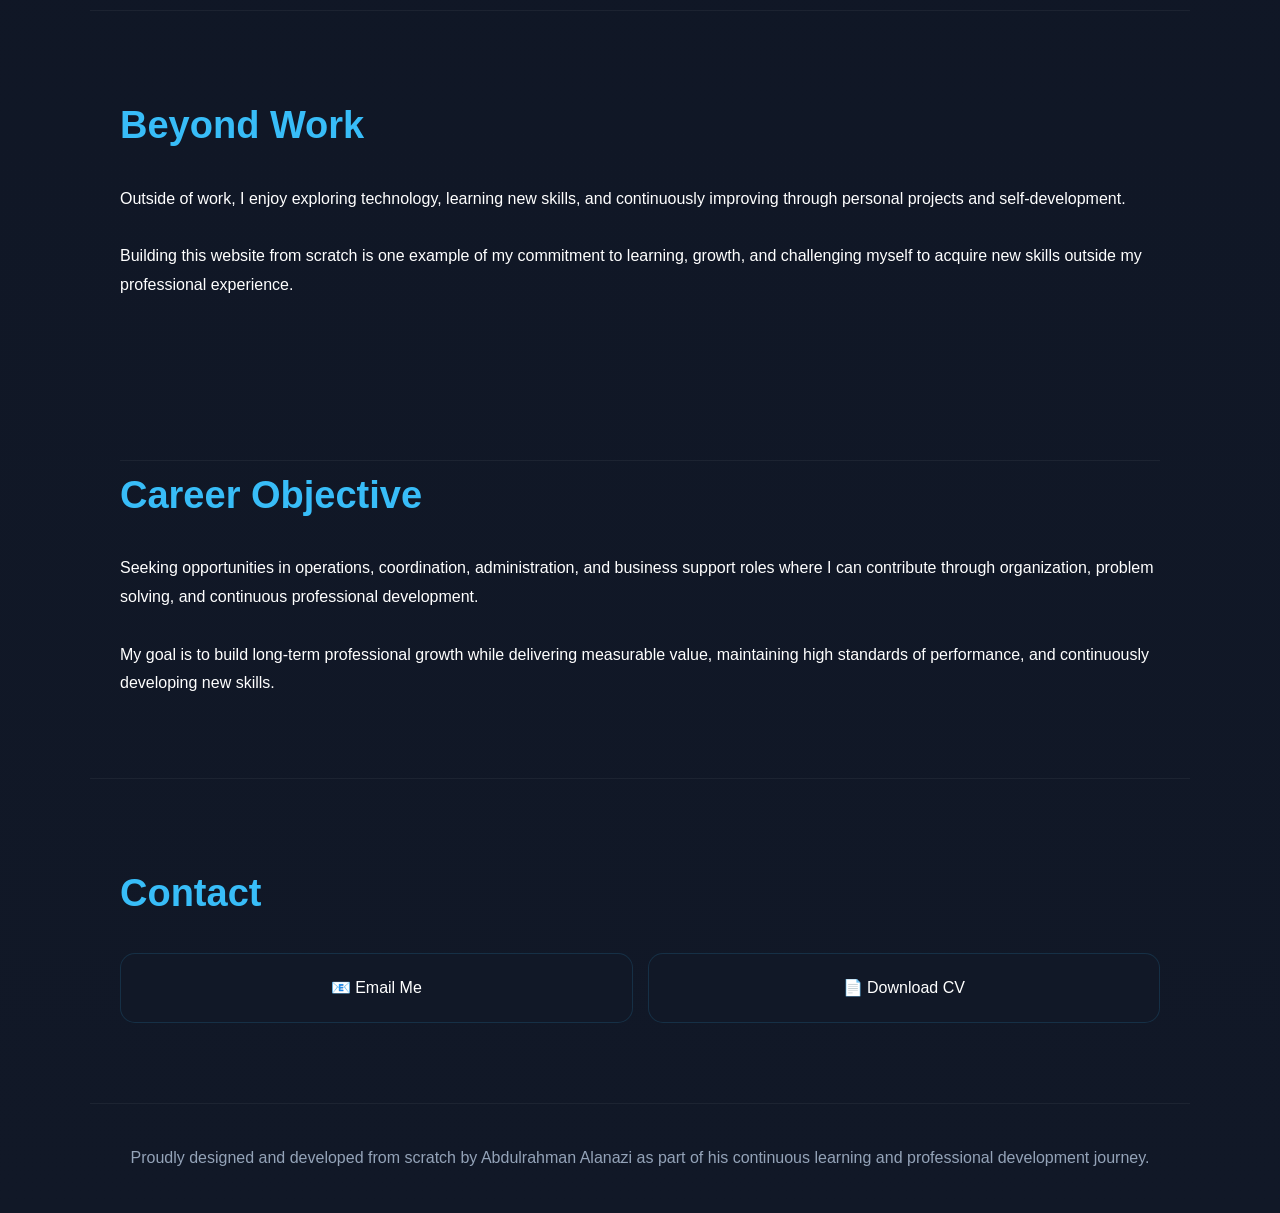
==== commit 0e896997: "Refactor index.html with updated content and structure Updated the HTML structure and content of the" ====
--- a/index.html
+++ b/index.html
@@ -124,13 +124,9 @@
         </div>
 
         <div class="stat-card">
-<h3 class="counter" data-target="3">0</h3>            <p>Certificates</p>
-        </div>
-
-        <div class="stat-card">
-            <h3>B1</h3>
-            <p>English Level</p>
-        </div>
+<h3 class="counter" data-target="4">0</h3>            <p>Certificates</p>
+        </div>
+
 
     </section>
 
--- a/AA_style_v4.css
+++ b/AA_style_v4.css
@@ -35,6 +35,7 @@
     font-size:28px;
     font-weight:bold;
     color:#38bdf8;
+    text-decoration:none;
 }
 
 .nav-links a{
@@ -42,6 +43,7 @@
     text-decoration:none;
     margin-left:25px;
     transition:.3s;
+    position:relative;
 }
 
 .nav-links a:hover{
@@ -84,16 +86,40 @@
 }
 
 .hero-right{
-    display:flex;
-    justify-content:center;
-}
-
+display:flex;
+justify-content:center;
+position:relative;
+}
+.hero-right::before{
+
+content:"";
+
+position:absolute;
+
+width:450px;
+height:450px;
+
+background:#38bdf8;
+
+border-radius:50%;
+
+filter:blur(140px);
+
+opacity:.12;
+
+z-index:-1;
+
+}
 .hero-right img{
+
     width:500px;
 
     border-radius:30px;
 
-    transition:.4s;
+    transition:
+transform .3s ease;
+
+will-change: transform;
 
     box-shadow:
     0 20px 50px rgba(0,0,0,.4);
@@ -136,7 +162,7 @@
 .highlights{
     display:grid;
 
-    grid-template-columns:repeat(4,1fr);
+    grid-template-columns:repeat(3,1fr);
 
     gap:20px;
 
@@ -160,7 +186,14 @@
 }
 
 .stat-card:hover{
-    transform:translateY(-8px);
+
+transform:
+translateY(-8px)
+scale(1.03);
+
+box-shadow:
+0 20px 40px rgba(56,189,248,.15);
+
 }
 
 .stat-card h3{
@@ -211,7 +244,10 @@
 }
 
 .experience-card:hover{
-    transform:translateY(-8px);
+    transform:translateY(-8px)scale(1.03);
+
+box-shadow:
+0 20px 40px rgba(56,189,248,.15);
 }
 
 .experience-card span{
@@ -239,7 +275,10 @@
 }
 
 .skills-grid div:hover{
-    transform:translateY(-5px);
+    transform:translateY(-5px)scale(1.03);
+
+box-shadow:
+0 20px 40px rgba(56,189,248,.15);
 }
 
 footer{
@@ -331,6 +370,7 @@
 #0b1120,
 #111827
 );
+}
 .logo{
 
     text-shadow:
@@ -389,4 +429,193 @@
 
     color:#38bdf8;
 
-}+}
+.hidden{
+opacity:0;
+transform:translateY(50px);
+transition:all .8s ease;
+}
+
+.show{
+opacity:1;
+transform:translateY(0);
+}
+#progress-bar{
+
+position:fixed;
+
+top:0;
+
+left:0;
+
+height:4px;
+
+width:0;
+
+background:#38bdf8;
+
+z-index:9999;
+
+}
+.badges{
+
+display:flex;
+flex-wrap:wrap;
+gap:10px;
+
+margin-top:20px;
+margin-bottom:20px;
+
+}
+
+.badges span{
+
+background:#111827;
+
+padding:8px 14px;
+
+border-radius:999px;
+
+border:1px solid rgba(56,189,248,.3);
+
+font-size:14px;
+
+transition:.3s;
+
+}
+
+.badges span:hover{
+
+transform:translateY(-3px);
+
+border-color:#38bdf8;
+
+}
+.navbar{
+
+box-shadow:
+0 5px 20px rgba(0,0,0,.15);
+
+}
+.content-section{
+
+border-bottom:
+1px solid rgba(255,255,255,.05);
+
+}
+.nav-links a.active{
+
+color:#38bdf8;
+
+font-weight:600;
+
+}
+.logo{
+    cursor:pointer;
+}
+.nav-links a.active{
+
+color:#38bdf8;
+
+position:relative;
+
+}
+
+.nav-links a{
+    position:relative;
+}
+
+.nav-links a.active{
+    color:#38bdf8;
+}
+
+.nav-links a.active{
+
+    color:#38bdf8;
+
+    text-shadow:
+    0 0 10px rgba(56,189,248,.5);
+
+}
+.status-badge{
+
+display:inline-block;
+
+margin-top:15px;
+
+margin-bottom:20px;
+
+padding:8px 14px;
+
+border-radius:999px;
+
+background:rgba(34,197,94,.15);
+
+border:1px solid rgba(34,197,94,.4);
+
+color:#4ade80;
+
+font-size:14px;
+
+font-weight:600;
+
+}
+
+.status-badge::before{
+
+content:"";
+
+display:inline-block;
+
+width:8px;
+
+height:8px;
+
+border-radius:50%;
+
+background:#22c55e;
+
+margin-right:8px;
+
+animation:pulse 2s infinite;
+
+}
+
+@keyframes pulse{
+
+0%{
+box-shadow:0 0 0 0 rgba(34,197,94,.6);
+}
+
+100%{
+box-shadow:0 0 0 10px rgba(34,197,94,0);
+}
+
+}
+.hero-right img{
+
+border:2px solid rgba(56,189,248,.2);
+
+}
+.stat-card,
+.experience-card,
+.skills-grid div,
+.contact-btn,
+.btn,
+.badges span{
+
+cursor:pointer;
+
+transition:all .3s ease;
+
+}
+.stat-card:active,
+.experience-card:active,
+.skills-grid div:active,
+.contact-btn:active,
+.btn:active,
+.badges span:active{
+
+transform:scale(.98);
+
+}
